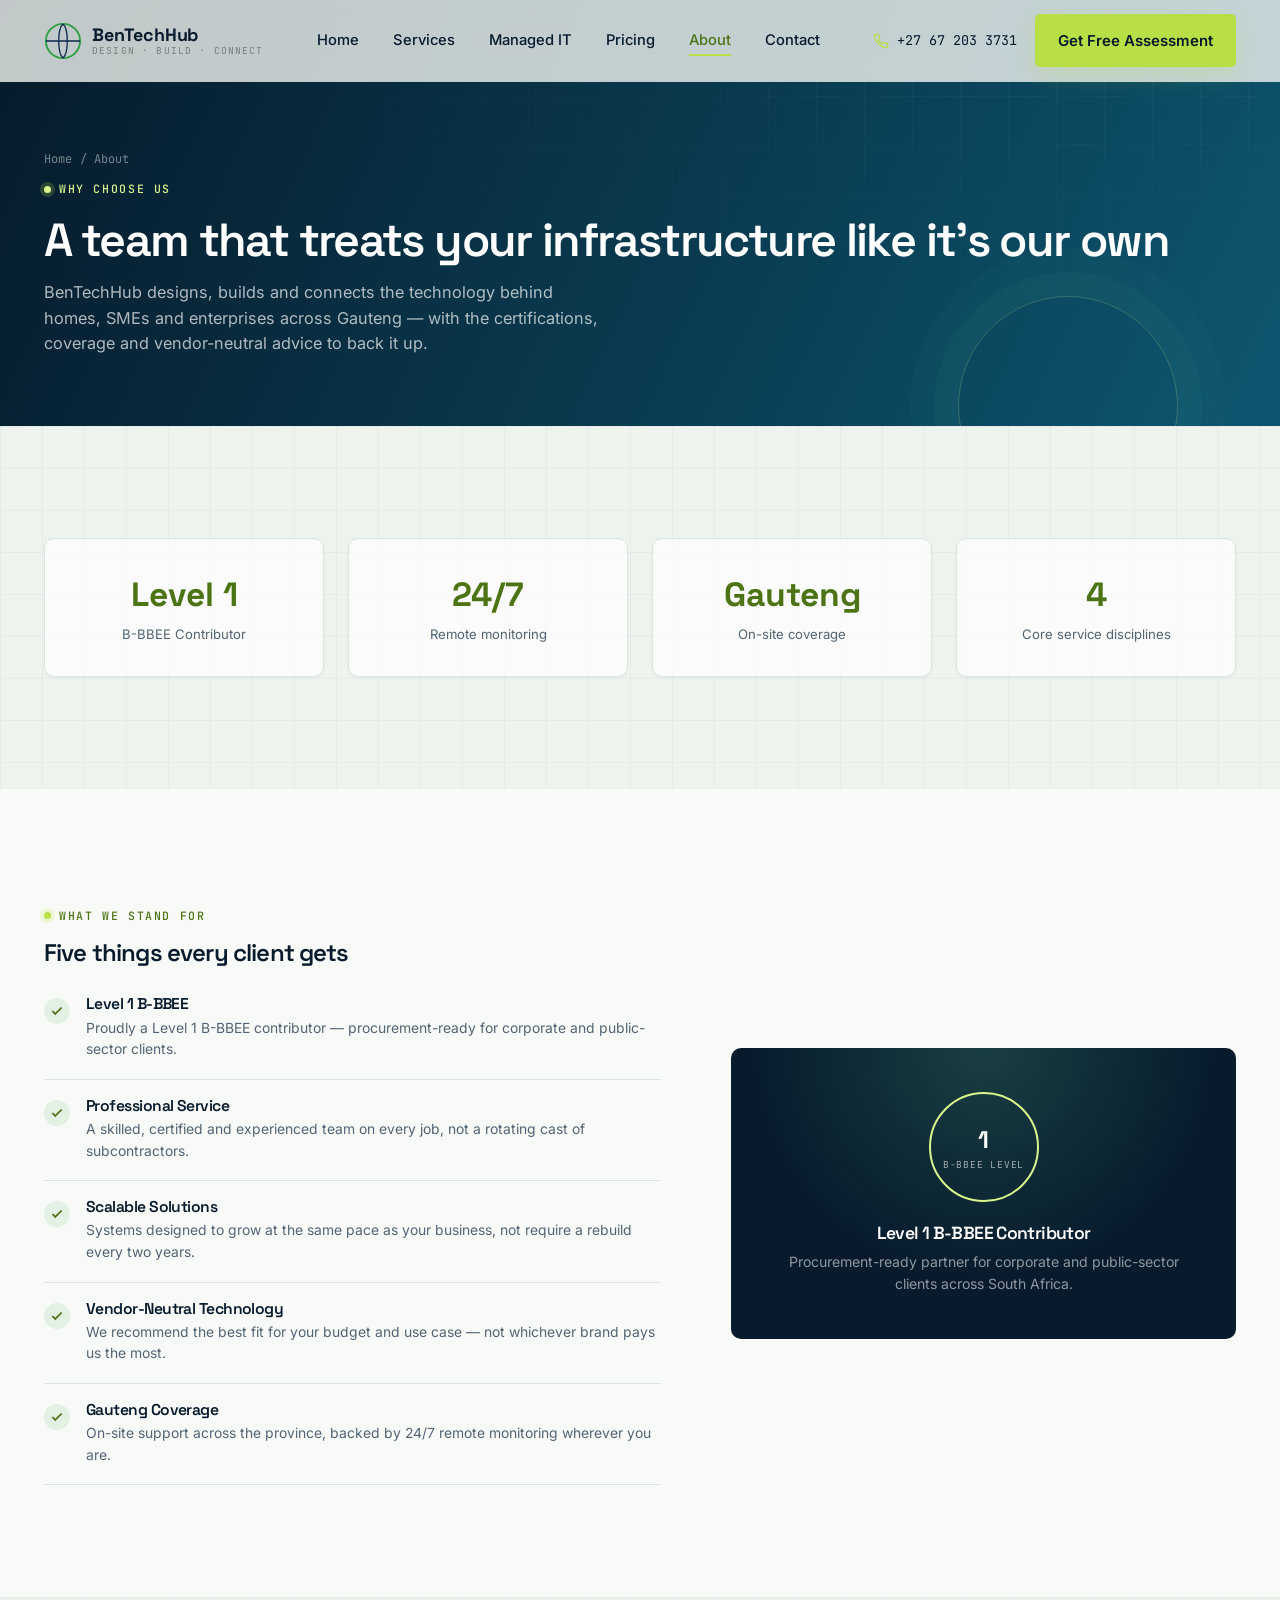
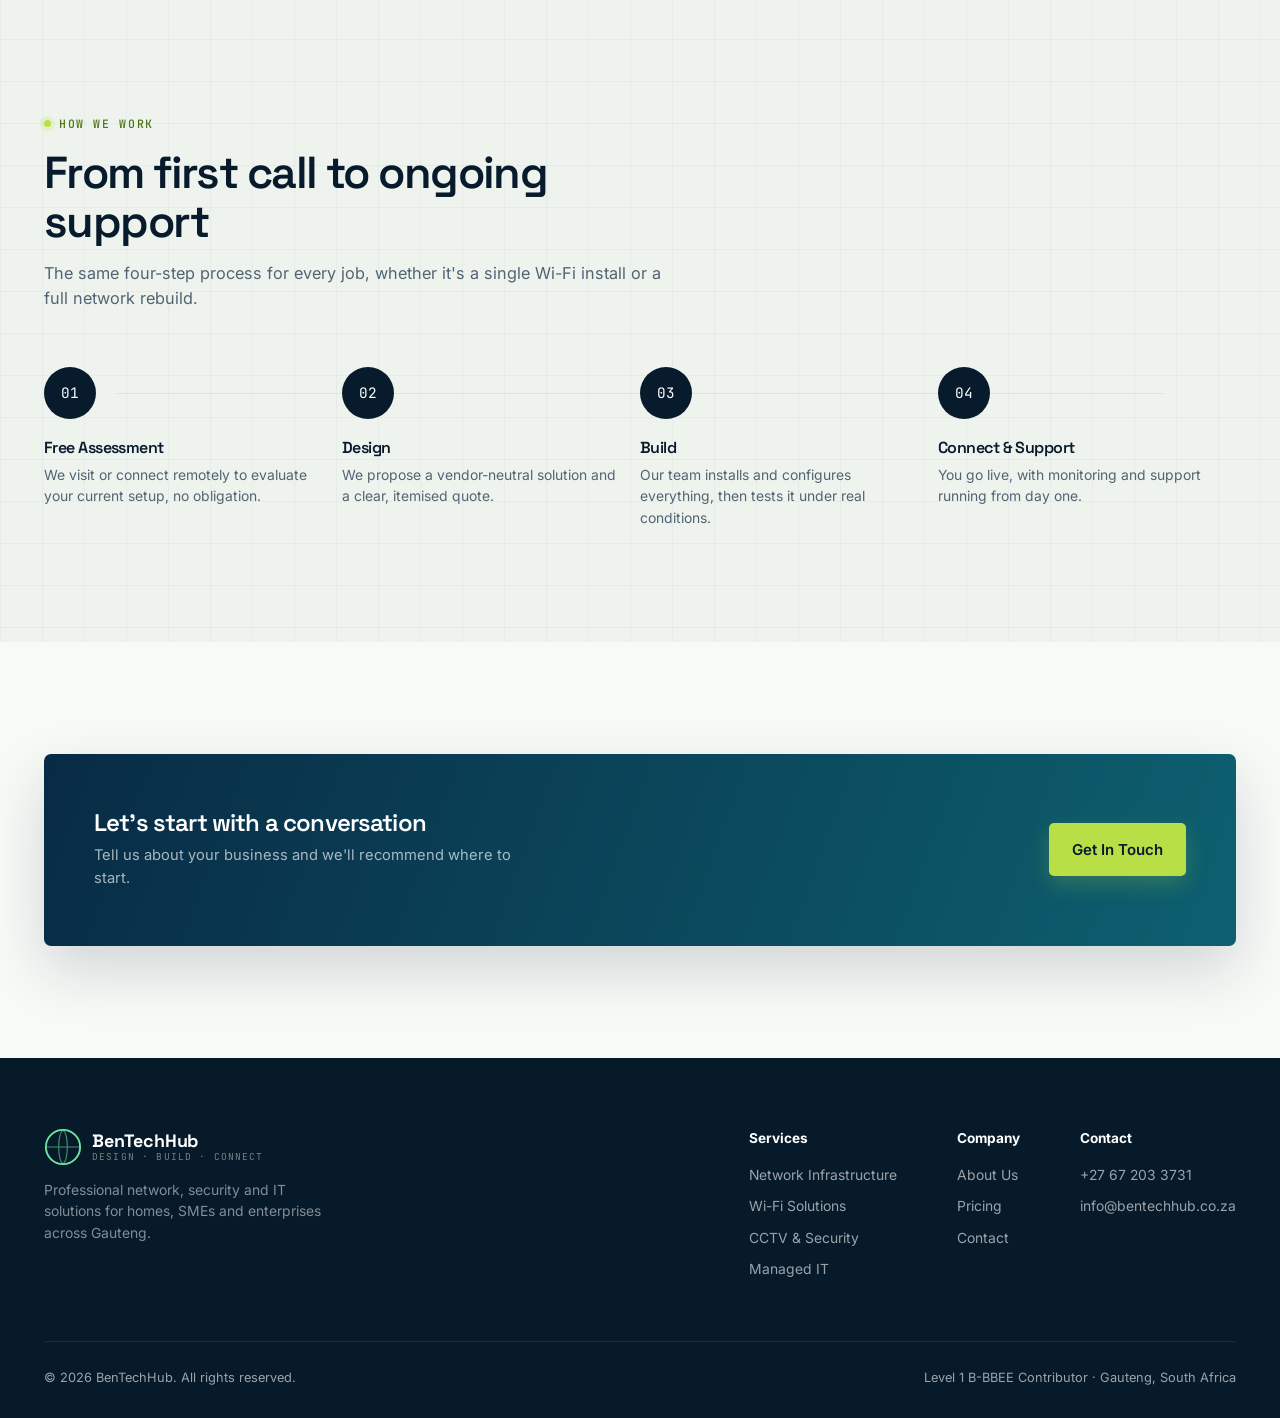
==== about.html @ 3ec2d5c3 "BenTech V1" ====
<!DOCTYPE html>
<html lang="en">
<head>
<meta charset="UTF-8">
<meta name="viewport" content="width=device-width, initial-scale=1.0">
<title>About Us — Why Choose BenTechHub | Gauteng</title>
<meta name="description" content="Level 1 B-BBEE contributor delivering professional network, security and IT solutions across Gauteng. Vendor-neutral, scalable, and built to last.">
<link rel="preconnect" href="https://fonts.googleapis.com">
<link rel="preconnect" href="https://fonts.gstatic.com" crossorigin>
<link href="https://fonts.googleapis.com/css2?family=Space+Grotesk:wght@500;600;700&family=Inter:wght@400;500;600;700&family=JetBrains+Mono:wght@400;500&display=swap" rel="stylesheet">
<link rel="stylesheet" href="styles.css">
</head>
<body>

<header id="siteHeader">
  <div class="nav-wrap container">
    <a href="index.html" class="brand">
      <svg class="brand-mark" viewBox="0 0 40 40" fill="none">
        <circle cx="20" cy="20" r="18" stroke="#2F9E44" stroke-width="2"/>
        <path d="M20 2c6 5 6 31 0 36M20 2c-6 5-6 31 0 36M2 20h36" stroke="#0D2A52" stroke-width="1.4"/>
      </svg>
      <span class="brand-text"><b>BenTechHub</b><span>Design · Build · Connect</span></span>
    </a>
    <nav class="links">
      <a href="index.html">Home</a>
      <a href="services.html">Services</a>
      <a href="managed-it.html">Managed IT</a>
      <a href="pricing.html">Pricing</a>
      <a href="about.html" class="active">About</a>
      <a href="contact.html">Contact</a>
    </nav>
    <div class="nav-cta">
      <div class="nav-phone">
        <svg viewBox="0 0 24 24" fill="none" stroke="currentColor" stroke-width="2"><path d="M22 16.9v3a2 2 0 0 1-2.2 2 19.8 19.8 0 0 1-8.6-3.1 19.5 19.5 0 0 1-6-6 19.8 19.8 0 0 1-3.1-8.7A2 2 0 0 1 4.1 2h3a2 2 0 0 1 2 1.7c.1 1 .3 2 .7 3a2 2 0 0 1-.4 2.1L8 10.3a16 16 0 0 0 6 6l1.5-1.5a2 2 0 0 1 2-.4c1 .3 2 .5 3 .7a2 2 0 0 1 1.5 2z"/></svg>
        +27 67 203 3731
      </div>
      <a href="contact.html" class="btn btn-primary">Get Free Assessment</a>
      <button type="button" class="burger" id="burger" aria-label="Open navigation menu" aria-expanded="false" aria-controls="mobilePanel">
        <svg width="18" height="18" viewBox="0 0 24 24" fill="none" stroke="currentColor" stroke-width="2"><path d="M3 6h18M3 12h18M3 18h18"/></svg>
      </button>
    </div>
  </div>
</header>

<nav class="mobile-panel" id="mobilePanel" aria-label="Mobile navigation">
  <a href="index.html">Home</a>
  <a href="services.html">Services</a>
  <a href="managed-it.html">Managed IT</a>
  <a href="pricing.html">Pricing</a>
  <a href="about.html">About</a>
  <a href="contact.html">Contact</a>
  <a href="contact.html" class="btn btn-primary">Get Free Assessment</a>
</nav>

<section class="page-hero">
  <div class="container">
    <div class="crumb"><a href="index.html">Home</a> / About</div>
    <span class="eyebrow">Why Choose Us</span>
    <h1>A team that treats your infrastructure like it's our own</h1>
    <p>BenTechHub designs, builds and connects the technology behind homes, SMEs and enterprises across Gauteng — with the certifications, coverage and vendor-neutral advice to back it up.</p>
  </div>
</section>

<section class="bg-cloud">
  <div class="container">
    <div class="stat-row reveal">
      <div class="stat"><b>Level 1</b><span>B-BBEE Contributor</span></div>
      <div class="stat"><b>24/7</b><span>Remote monitoring</span></div>
      <div class="stat"><b>Gauteng</b><span>On-site coverage</span></div>
      <div class="stat"><b>4</b><span>Core service disciplines</span></div>
    </div>
  </div>
</section>

<section>
  <div class="container why">
    <div class="reveal">
      <span class="eyebrow">What We Stand For</span>
      <h2 style="margin-top:14px; margin-bottom:30px;">Five things every client gets</h2>
      <ul class="why-list">
        <li><div class="check"><svg viewBox="0 0 24 24" fill="none" stroke="currentColor" stroke-width="3"><path d="M4 12l5 5L20 6"/></svg></div><div><h4>Level 1 B-BBEE</h4><p>Proudly a Level 1 B-BBEE contributor — procurement-ready for corporate and public-sector clients.</p></div></li>
        <li><div class="check"><svg viewBox="0 0 24 24" fill="none" stroke="currentColor" stroke-width="3"><path d="M4 12l5 5L20 6"/></svg></div><div><h4>Professional Service</h4><p>A skilled, certified and experienced team on every job, not a rotating cast of subcontractors.</p></div></li>
        <li><div class="check"><svg viewBox="0 0 24 24" fill="none" stroke="currentColor" stroke-width="3"><path d="M4 12l5 5L20 6"/></svg></div><div><h4>Scalable Solutions</h4><p>Systems designed to grow at the same pace as your business, not require a rebuild every two years.</p></div></li>
        <li><div class="check"><svg viewBox="0 0 24 24" fill="none" stroke="currentColor" stroke-width="3"><path d="M4 12l5 5L20 6"/></svg></div><div><h4>Vendor-Neutral Technology</h4><p>We recommend the best fit for your budget and use case — not whichever brand pays us the most.</p></div></li>
        <li><div class="check"><svg viewBox="0 0 24 24" fill="none" stroke="currentColor" stroke-width="3"><path d="M4 12l5 5L20 6"/></svg></div><div><h4>Gauteng Coverage</h4><p>On-site support across the province, backed by 24/7 remote monitoring wherever you are.</p></div></li>
      </ul>
    </div>
    <div class="badge-card reveal">
      <div class="badge-ring"><b>1</b><span>B-BBEE LEVEL</span></div>
      <h4>Level 1 B-BBEE Contributor</h4>
      <p>Procurement-ready partner for corporate and public-sector clients across South Africa.</p>
    </div>
  </div>
</section>

<section class="bg-cloud">
  <div class="container">
    <div class="section-head reveal">
      <span class="eyebrow">How We Work</span>
      <h2>From first call to ongoing support</h2>
      <p>The same four-step process for every job, whether it's a single Wi-Fi install or a full network rebuild.</p>
    </div>
    <div class="process reveal">
      <div class="step">
        <div class="num">01</div>
        <h4>Free Assessment</h4>
        <p>We visit or connect remotely to evaluate your current setup, no obligation.</p>
      </div>
      <div class="step">
        <div class="num">02</div>
        <h4>Design</h4>
        <p>We propose a vendor-neutral solution and a clear, itemised quote.</p>
      </div>
      <div class="step">
        <div class="num">03</div>
        <h4>Build</h4>
        <p>Our team installs and configures everything, then tests it under real conditions.</p>
      </div>
      <div class="step">
        <div class="num">04</div>
        <h4>Connect & Support</h4>
        <p>You go live, with monitoring and support running from day one.</p>
      </div>
    </div>
  </div>
</section>

<section>
  <div class="container">
    <div class="cta-banner reveal">
      <div>
        <h3>Let's start with a conversation</h3>
        <p>Tell us about your business and we'll recommend where to start.</p>
      </div>
      <a href="contact.html" class="btn btn-primary">Get In Touch</a>
    </div>
  </div>
</section>

<footer>
  <div class="container">
    <div class="footer-top">
      <div class="footer-brand">
        <div class="brand">
          <svg class="brand-mark" viewBox="0 0 40 40" fill="none">
            <circle cx="20" cy="20" r="18" stroke="#6FE3A0" stroke-width="2"/>
            <path d="M20 2c6 5 6 31 0 36M20 2c-6 5-6 31 0 36M2 20h36" stroke="#6FE3A0" stroke-width="1.2" opacity=".6"/>
          </svg>
          <span class="brand-text"><b style="color:#fff;">BenTechHub</b><span>Design · Build · Connect</span></span>
        </div>
        <p>Professional network, security and IT solutions for homes, SMEs and enterprises across Gauteng.</p>
      </div>
      <div class="footer-cols">
        <div class="footer-col">
          <b>Services</b>
          <ul>
            <li><a href="services.html#network">Network Infrastructure</a></li>
            <li><a href="services.html#wifi">Wi-Fi Solutions</a></li>
            <li><a href="services.html#cctv">CCTV & Security</a></li>
            <li><a href="managed-it.html">Managed IT</a></li>
          </ul>
        </div>
        <div class="footer-col">
          <b>Company</b>
          <ul>
            <li><a href="about.html">About Us</a></li>
            <li><a href="pricing.html">Pricing</a></li>
            <li><a href="contact.html">Contact</a></li>
          </ul>
        </div>
        <div class="footer-col">
          <b>Contact</b>
          <ul>
            <li><a href="tel:+27672033731">+27 67 203 3731</a></li>
            <li><a href="mailto:info@bentechhub.co.za">info@bentechhub.co.za</a></li>
          </ul>
        </div>
      </div>
    </div>
    <div class="footer-bottom">
      <span>© <span id="year"></span> BenTechHub. All rights reserved.</span>
      <span>Level 1 B-BBEE Contributor · Gauteng, South Africa</span>
    </div>
  </div>
</footer>

<script src="script.js"></script>
</body>
</html>
---- styles.css ----
:root{
  --ink:#0A1B33;
  --navy-deep:#0D2A52;
  --navy-mid:#123A6E;
  --green:#2F9E44;
  --green-dark:#237A35;
  --mint:#6FE3A0;
  --cloud:#F6F8FB;
  --white:#FFFFFF;
  --slate:#5B6B84;
  --line:#E4E8F0;
  --line-strong:#D5DDE9;
  --surface:#FFFFFF;
  --shadow-sm: 0 1px 2px rgba(10,27,51,.06);
  --shadow-md: 0 8px 24px rgba(10,27,51,.10);
  --shadow-lg: 0 24px 60px rgba(10,27,51,.16);
  --radius: 14px;
  --ease: cubic-bezier(.22,.61,.36,1);
}

*,*::before,*::after{ box-sizing:border-box; margin:0; padding:0; }
html{ scroll-behavior:smooth; }
@media (prefers-reduced-motion: reduce){
  html{ scroll-behavior:auto; }
  *,*::before,*::after{ animation-duration:.001ms !important; animation-iteration-count:1 !important; transition-duration:.001ms !important; scroll-behavior:auto !important; }
}

body{
  font-family:'Inter',sans-serif;
  color:var(--ink);
  background:linear-gradient(180deg, #fff 0%, #fbfcfe 100%);
  line-height:1.55;
  -webkit-font-smoothing:antialiased;
}

/* Global focus styles for keyboard navigation */
a:focus, button:focus, input:focus, select:focus, textarea:focus, [tabindex]:focus{
  outline:2px solid var(--green);
  outline-offset:2px;
}

h1,h2,h3,h4{ font-family:'Space Grotesk',sans-serif; font-weight:600; line-height:1.1; letter-spacing:-.01em; color:var(--ink); }
a{ color:inherit; text-decoration:none; }
ul{ list-style:none; }
img,svg{ display:block; max-width:100%; }
button,input,textarea,select{ font-family:inherit; font-size:inherit; }

.container{ max-width:1180px; margin:0 auto; padding:0 24px; }
.eyebrow{
  font-family:'JetBrains Mono',monospace;
  font-size:.72rem;
  letter-spacing:.14em;
  text-transform:uppercase;
  color:var(--green-dark);
  font-weight:500;
  display:inline-flex;
  align-items:center;
  gap:8px;
}
.eyebrow::before{
  content:'';
  width:7px; height:7px; border-radius:50%;
  background:var(--green);
  box-shadow:0 0 0 4px rgba(47,158,68,.15);
}

.btn{
  display:inline-flex; align-items:center; justify-content:center; gap:8px;
  padding:14px 26px;
  border-radius:8px;
  font-weight:600;
  font-size:.94rem;
  border:1px solid transparent;
  cursor:pointer;
  transition:transform .25s var(--ease), box-shadow .25s var(--ease), background .25s var(--ease), border-color .25s var(--ease);
  white-space:nowrap;
}
.btn-primary{ background:var(--green); color:#fff; box-shadow:0 6px 18px rgba(47,158,68,.28); }
.btn-primary:hover{ background:var(--green-dark); transform:translateY(-2px); box-shadow:0 10px 24px rgba(47,158,68,.34); }
.btn-ghost{ background:transparent; border-color:rgba(255,255,255,.28); color:#fff; }
.btn-ghost:hover{ border-color:rgba(255,255,255,.6); background:rgba(255,255,255,.06); }
.btn-dark{ background:var(--ink); color:#fff; }
.btn-dark:hover{ background:#000; transform:translateY(-2px); }
.btn:active{ transform:translateY(0); }
.btn:disabled{ cursor:wait; opacity:.68; transform:none; box-shadow:none; }
.btn-block{ width:100%; }

/* ---------- reveal on scroll ---------- */
.reveal{ opacity:0; transform:translateY(22px); transition:opacity .7s var(--ease), transform .7s var(--ease); }
.reveal.in{ opacity:1; transform:none; }

/* ---------- header ---------- */
header{
  position:fixed; top:0; left:0; right:0; z-index:100;
  background:rgba(255,255,255,.7);
  backdrop-filter:blur(14px);
  -webkit-backdrop-filter:blur(14px);
  border-bottom:1px solid transparent;
  transition:border-color .3s var(--ease), background .3s var(--ease);
}
header.scrolled{ border-color:var(--line); background:rgba(255,255,255,.94); box-shadow:0 8px 24px rgba(10,27,51,.06); }
.nav-wrap{ display:flex; align-items:center; justify-content:space-between; min-height:72px; padding:14px 24px; }
.brand{ display:flex; align-items:center; gap:10px; }
.brand-mark{ width:34px; height:34px; flex-shrink:0; }
.brand-text{ display:flex; flex-direction:column; line-height:1; }
.brand-text b{ font-family:'Space Grotesk',sans-serif; font-size:1.06rem; font-weight:700; letter-spacing:-.01em; }
.brand-text span{ font-family:'JetBrains Mono',monospace; font-size:.6rem; letter-spacing:.12em; color:var(--slate); text-transform:uppercase; margin-top:2px; }

nav.links{ display:flex; align-items:center; gap:34px; }
nav.links a{ font-size:.92rem; font-weight:500; color:var(--ink); position:relative; padding:4px 0; }
nav.links a::after{
  content:''; position:absolute; left:0; bottom:0; width:0; height:2px; background:var(--green);
  transition:width .3s var(--ease);
}
nav.links a:hover::after, nav.links a.active::after{ width:100%; }
nav.links a.active{ color:var(--green-dark); }

.nav-cta{ display:flex; align-items:center; gap:18px; }
.nav-phone{ display:flex; align-items:center; gap:8px; font-family:'JetBrains Mono',monospace; font-size:.84rem; color:var(--ink); }
.nav-phone svg{ width:16px; height:16px; color:var(--green); }
.burger{ display:none; width:38px; height:38px; align-items:center; justify-content:center; background:none; border:1px solid var(--line); border-radius:8px; cursor:pointer; }

.mobile-panel{
  display:flex; position:fixed; inset:0; z-index:99; background:var(--white);
  padding:96px 24px 40px; flex-direction:column; gap:6px;
  box-shadow:0 20px 60px rgba(10,27,51,.16);
}
.js .mobile-panel{ display:none; }
.js .mobile-panel.open{
  display:flex;
  overflow-y:auto;
}
.mobile-panel a{ padding:16px 4px; border-bottom:1px solid var(--line); font-size:1.05rem; font-weight:500; }
.mobile-panel .btn{ margin-top:20px; }

@media (max-width:920px){
  nav.links{ display:none; }
  .nav-phone{ display:none; }
  .burger{ display:flex; }
}

/* ---------- hero (home only) ---------- */
.hero{
  position:relative;
  padding:170px 0 100px;
  background:radial-gradient(ellipse at 75% 20%, var(--navy-mid) 0%, var(--navy-deep) 46%, var(--ink) 100%);
  color:#fff;
  overflow:hidden;
}
.hero::before{
  content:'';
  position:absolute; inset:0;
  background-image:
    linear-gradient(rgba(255,255,255,.045) 1px, transparent 1px),
    linear-gradient(90deg, rgba(255,255,255,.045) 1px, transparent 1px);
  background-size:56px 56px;
  mask-image:radial-gradient(ellipse at 70% 30%, black 0%, transparent 68%);
  pointer-events:none;
}
.hero-grid{
  display:grid; grid-template-columns:1.05fr .95fr; gap:60px; align-items:center;
  position:relative; z-index:2;
}
.hero-eyebrow{ color:var(--mint); }
.hero-eyebrow::before{ background:var(--mint); box-shadow:0 0 0 4px rgba(111,227,160,.18); }
.hero h1{ font-size:clamp(2.4rem, 4.6vw, 3.6rem); color:#fff; margin:20px 0 20px; }
.hero h1 .accent{ color:var(--mint); }
.hero p.lead{ font-size:1.08rem; color:rgba(255,255,255,.72); max-width:520px; margin-bottom:34px; }
.hero-actions{ display:flex; gap:14px; flex-wrap:wrap; margin-bottom:38px; }
.hero-trust{ display:flex; flex-wrap:wrap; gap:22px; }
.hero-trust li{ display:flex; align-items:center; gap:8px; font-size:.83rem; color:rgba(255,255,255,.65); font-family:'JetBrains Mono',monospace; }
.hero-trust svg{ width:15px; height:15px; color:var(--mint); flex-shrink:0; }

.diagram{ position:relative; width:100%; max-width:460px; margin:0 auto; aspect-ratio:1/1; }
.diagram svg.lines{ position:absolute; inset:0; width:100%; height:100%; overflow:visible; }
.diagram svg.lines path{ fill:none; stroke:rgba(111,227,160,.4); stroke-width:.55; stroke-dasharray:2 2.4; animation:flow 2.4s linear infinite; }
@keyframes flow{ to{ stroke-dashoffset:-13.2; } }
.node{ position:absolute; transform:translate(-50%,-50%); display:flex; flex-direction:column; align-items:center; gap:9px; text-align:center; }
.node .dot{ width:52px; height:52px; border-radius:50%; background:rgba(255,255,255,.06); border:1px solid rgba(111,227,160,.35); display:flex; align-items:center; justify-content:center; backdrop-filter:blur(6px); animation:pulseNode 3.2s var(--ease) infinite; }
.node .dot svg{ width:22px; height:22px; color:var(--mint); }
.node span{ font-family:'JetBrains Mono',monospace; font-size:.66rem; letter-spacing:.06em; color:rgba(255,255,255,.6); text-transform:uppercase; }
@keyframes pulseNode{ 0%,100%{ box-shadow:0 0 0 0 rgba(111,227,160,.28); } 50%{ box-shadow:0 0 0 10px rgba(111,227,160,0); } }
.node.center .dot{ width:78px; height:78px; background:var(--green); border-color:var(--green); box-shadow:0 0 40px rgba(47,158,68,.5); }
.node.center .dot svg{ width:30px; height:30px; color:#fff; }
.node.center span{ color:#fff; font-weight:600; letter-spacing:.04em; }
.node.n1{ top:12%; left:14%; } .node.n2{ top:12%; left:86%; }
.node.n3{ top:88%; left:14%; } .node.n4{ top:88%; left:86%; }
.node.center{ top:50%; left:50%; }

@media (max-width:920px){
  .hero-grid{ grid-template-columns:1fr; }
  .hero p.lead{ max-width:none; }
  .diagram{ max-width:340px; margin-top:20px; }
}

/* ---------- page hero (subpages) ---------- */
.page-hero{
  position:relative;
  padding:150px 0 70px;
  background:linear-gradient(120deg, var(--navy-deep), var(--ink) 80%);
  color:#fff;
  overflow:hidden;
}
.page-hero::before{
  content:'';
  position:absolute; inset:0;
  background-image:linear-gradient(rgba(255,255,255,.04) 1px, transparent 1px), linear-gradient(90deg, rgba(255,255,255,.04) 1px, transparent 1px);
  background-size:48px 48px;
  mask-image:radial-gradient(ellipse at 85% 0%, black 0%, transparent 60%);
}
.page-hero::after{
  content:''; position:absolute; right:8%; bottom:-90px; width:220px; height:220px;
  border:1px solid rgba(111,227,160,.18); border-radius:50%;
  box-shadow:0 0 0 24px rgba(111,227,160,.035), 0 0 0 48px rgba(111,227,160,.02);
  pointer-events:none;
}
.page-hero .eyebrow{ color:var(--mint); }
.page-hero .eyebrow::before{ background:var(--mint); }
.page-hero h1{ color:#fff; font-size:clamp(2.1rem,4vw,2.9rem); margin:16px 0 14px; position:relative; z-index:2; }
.page-hero p{ color:rgba(255,255,255,.68); max-width:560px; font-size:1.02rem; position:relative; z-index:2; }
.crumb{ display:flex; gap:8px; align-items:center; font-family:'JetBrains Mono',monospace; font-size:.75rem; color:rgba(255,255,255,.45); position:relative; z-index:2; margin-bottom:6px; }
.crumb a:hover{ color:#fff; }

/* ---------- trust strip ---------- */
.trust-strip{ background:var(--ink); padding:0; }
.trust-strip .row{ display:grid; grid-template-columns:repeat(4,1fr); }
.trust-item{ display:flex; align-items:center; gap:14px; padding:26px 24px; border-right:1px solid rgba(255,255,255,.08); }
.trust-item:last-child{ border-right:none; }
.trust-item svg{ width:26px; height:26px; color:var(--mint); flex-shrink:0; }
.trust-item b{ display:block; font-size:.86rem; color:#fff; font-weight:600; }
.trust-item small{ font-size:.75rem; color:rgba(255,255,255,.5); }
@media (max-width:800px){
  .trust-strip .row{ grid-template-columns:repeat(2,1fr); }
  .trust-item{ border-bottom:1px solid rgba(255,255,255,.08); }
}

/* ---------- section shared ---------- */
section{ padding:112px 0; }
.section-head{ max-width:640px; margin-bottom:56px; }
.section-head.center{ margin-left:auto; margin-right:auto; text-align:center; }
.section-head h2{ font-size:clamp(1.7rem,3vw,2.4rem); margin-top:14px; }
.section-head p{ color:var(--slate); margin-top:14px; font-size:1.02rem; }
.bg-cloud{ background:var(--cloud); background-image:linear-gradient(rgba(18,58,110,.025) 1px, transparent 1px), linear-gradient(90deg, rgba(18,58,110,.025) 1px, transparent 1px); background-size:42px 42px; }

/* ---------- services grid (home teaser + services page) ---------- */
.services-grid{ display:grid; grid-template-columns:repeat(4,1fr); gap:22px; }
.service-card{
  background:#fff; border:1px solid var(--line); border-radius:var(--radius);
  padding:30px 26px; position:relative; overflow:hidden;
  transition:transform .35s var(--ease), box-shadow .35s var(--ease), border-color .35s var(--ease);
}
.service-card::before{
  content:''; position:absolute; top:0; left:0; right:0; height:3px;
  background:linear-gradient(90deg, var(--green), var(--mint));
  transform:scaleX(0); transform-origin:left; transition:transform .4s var(--ease);
}
.service-card:hover{ transform:translateY(-6px); box-shadow:var(--shadow-lg); border-color:var(--line-strong); }
.service-card:hover::before{ transform:scaleX(1); }
.service-icon{ width:50px; height:50px; border-radius:12px; background:var(--cloud); display:flex; align-items:center; justify-content:center; margin-bottom:20px; }
.service-icon svg{ width:24px; height:24px; color:var(--green-dark); }
.service-card h3{ font-size:1.08rem; margin-bottom:12px; }
.service-card ul li{ font-size:.87rem; color:var(--slate); padding-left:16px; position:relative; margin-bottom:8px; }
.service-card ul li::before{ content:''; position:absolute; left:0; top:8px; width:5px; height:5px; border-radius:50%; background:var(--green); }
.service-card .more{ display:inline-flex; align-items:center; gap:6px; margin-top:16px; font-size:.85rem; font-weight:600; color:var(--green-dark); }
.service-card .more svg{ width:14px; height:14px; transition:transform .25s var(--ease); }
.service-card:hover .more svg{ transform:translateX(3px); }
@media (max-width:1000px){ .services-grid{ grid-template-columns:repeat(2,1fr); } }
@media (max-width:600px){ .services-grid{ grid-template-columns:1fr; } }

/* ---------- service detail blocks (services.html) ---------- */
.service-block{
  display:grid; grid-template-columns:.9fr 1.1fr; gap:60px; align-items:center;
  padding:60px 0; border-bottom:1px solid var(--line);
}
.service-block:last-child{ border-bottom:none; }
.service-block.reverse{ direction:rtl; }
.service-block.reverse > *{ direction:ltr; }
.sb-visual{
  background:var(--ink); border-radius:var(--radius); aspect-ratio:4/3;
  display:flex; align-items:center; justify-content:center; position:relative; overflow:hidden;
}
.sb-visual::before{ content:''; position:absolute; inset:0; background:radial-gradient(circle at 30% 20%, rgba(111,227,160,.16), transparent 60%); }
.sb-visual svg{ width:34%; height:34%; color:var(--mint); position:relative; z-index:2; }
.sb-tag{ font-family:'JetBrains Mono',monospace; font-size:.72rem; letter-spacing:.1em; text-transform:uppercase; color:var(--green-dark); margin-bottom:12px; display:block; }
.service-block h2{ font-size:1.7rem; margin-bottom:16px; }
.service-block p.desc{ color:var(--slate); margin-bottom:26px; font-size:1rem; }
.feature-list{ display:grid; grid-template-columns:1fr 1fr; gap:12px 20px; margin-bottom:26px; }
.feature-list li{ display:flex; gap:10px; align-items:flex-start; font-size:.9rem; }
.feature-list li svg{ width:16px; height:16px; color:var(--green); flex-shrink:0; margin-top:2px; }
@media (max-width:860px){
  .service-block, .service-block.reverse{ grid-template-columns:1fr; direction:ltr; }
  .feature-list{ grid-template-columns:1fr; }
}

/* ---------- managed IT band ---------- */
.managed{ background:var(--navy-deep); color:#fff; position:relative; overflow:hidden; }
.managed::before{
  content:''; position:absolute; width:600px; height:600px; border-radius:50%;
  background:radial-gradient(circle, rgba(111,227,160,.09), transparent 70%);
  top:-200px; right:-160px;
}
.managed-head{ text-align:center; max-width:600px; margin:0 auto 60px; position:relative; z-index:2; }
.managed-head .eyebrow{ color:var(--mint); justify-content:center; }
.managed-head .eyebrow::before{ background:var(--mint); }
.managed-head h2{ color:#fff; margin-top:14px; }
.managed-grid{ display:grid; grid-template-columns:repeat(3,1fr); gap:1px; background:rgba(255,255,255,.09); border-radius:var(--radius); overflow:hidden; position:relative; z-index:2; }
.managed-item{ background:var(--navy-deep); padding:32px 28px; transition:background .3s var(--ease); }
.managed-item:hover{ background:rgba(255,255,255,.04); }
.managed-item svg{ width:26px; height:26px; color:var(--mint); margin-bottom:16px; }
.managed-item h4{ color:#fff; font-size:1rem; margin-bottom:8px; }
.managed-item p{ font-size:.87rem; color:rgba(255,255,255,.55); }
@media (max-width:800px){ .managed-grid{ grid-template-columns:1fr; } }

/* ---------- SLA table (managed-it.html) ---------- */
.sla-table{ width:100%; border-collapse:collapse; background:#fff; border-radius:var(--radius); overflow:hidden; box-shadow:var(--shadow-sm); }
.sla-table th, .sla-table td{ text-align:left; padding:16px 22px; font-size:.9rem; border-bottom:1px solid var(--line); }
.sla-table th{ font-family:'JetBrains Mono',monospace; font-size:.7rem; letter-spacing:.08em; text-transform:uppercase; color:var(--slate); background:var(--cloud); }
.sla-table tr:last-child td{ border-bottom:none; }
.sla-table td.tag{ font-family:'JetBrains Mono',monospace; font-size:.82rem; color:var(--green-dark); font-weight:500; }

/* ---------- why choose us ---------- */
.why{ display:grid; grid-template-columns:1.1fr .9fr; gap:70px; align-items:center; }
.why-list li{ display:flex; gap:16px; padding:18px 0; border-bottom:1px solid var(--line); }
.why-list li:first-child{ padding-top:0; }
.why-list .check{ width:26px; height:26px; border-radius:50%; background:rgba(47,158,68,.1); display:flex; align-items:center; justify-content:center; flex-shrink:0; margin-top:2px; }
.why-list .check svg{ width:14px; height:14px; color:var(--green-dark); }
.why-list h4{ font-size:.98rem; margin-bottom:4px; }
.why-list p{ font-size:.87rem; color:var(--slate); }

.badge-card{ background:var(--ink); border-radius:var(--radius); padding:44px 36px; text-align:center; color:#fff; position:relative; overflow:hidden; }
.badge-card::before{ content:''; position:absolute; inset:0; background:radial-gradient(circle at 50% 0%, rgba(111,227,160,.18), transparent 60%); }
.badge-ring{ width:110px; height:110px; border-radius:50%; margin:0 auto 22px; border:2px solid var(--mint); display:flex; flex-direction:column; align-items:center; justify-content:center; position:relative; z-index:2; }
.badge-ring b{ font-family:'Space Grotesk',sans-serif; font-size:1.5rem; }
.badge-ring span{ font-family:'JetBrains Mono',monospace; font-size:.6rem; letter-spacing:.08em; color:rgba(255,255,255,.6); }
.badge-card h4{ color:#fff; font-size:1.1rem; margin-bottom:8px; position:relative; z-index:2; }
.badge-card p{ color:rgba(255,255,255,.55); font-size:.88rem; position:relative; z-index:2; }
@media (max-width:900px){ .why{ grid-template-columns:1fr; } }

/* ---------- process steps (about.html — genuinely sequential) ---------- */
.process{ display:grid; grid-template-columns:repeat(4,1fr); gap:0; position:relative; }
.process::before{ content:''; position:absolute; top:26px; left:6%; right:6%; height:1px; background:var(--line); z-index:0; }
.step{ position:relative; z-index:1; text-align:left; padding-right:24px; }
.step .num{
  width:52px; height:52px; border-radius:50%; background:var(--ink); color:#fff;
  display:flex; align-items:center; justify-content:center; font-family:'JetBrains Mono',monospace; font-size:.9rem;
  margin-bottom:20px;
}
.step h4{ font-size:1rem; margin-bottom:8px; }
.step p{ font-size:.87rem; color:var(--slate); }
@media (max-width:860px){ .process{ grid-template-columns:1fr; gap:34px; } .process::before{ display:none; } }

/* ---------- stats ---------- */
.stat-row{ display:grid; grid-template-columns:repeat(4,1fr); gap:24px; }
.stat{ text-align:center; padding:30px 20px; border:1px solid var(--line); border-radius:var(--radius); background:rgba(255,255,255,.7); box-shadow:var(--shadow-sm); transition:transform .3s var(--ease), box-shadow .3s var(--ease); }
.stat:hover{ transform:translateY(-4px); box-shadow:var(--shadow-md); }
.stat b{ font-family:'Space Grotesk',sans-serif; font-size:2.1rem; display:block; color:var(--green-dark); }
.stat span{ font-size:.82rem; color:var(--slate); }
@media (max-width:700px){ .stat-row{ grid-template-columns:1fr 1fr; } }

/* ---------- pricing ---------- */
.pricing-grid{ display:grid; grid-template-columns:repeat(3,1fr); gap:24px; align-items:stretch; }
.price-card{ border:1px solid var(--line); border-radius:var(--radius); padding:36px 30px; background:#fff; display:flex; flex-direction:column; transition:transform .35s var(--ease), box-shadow .35s var(--ease); }
.price-card:hover{ transform:translateY(-6px); box-shadow:var(--shadow-md); }
.price-card.featured{ background:var(--ink); color:#fff; border-color:var(--ink); transform:scale(1.03); box-shadow:var(--shadow-lg); }
.price-card.featured:hover{ transform:scale(1.03) translateY(-6px); }
.price-tag{ font-family:'JetBrains Mono',monospace; font-size:.7rem; letter-spacing:.1em; text-transform:uppercase; color:var(--green-dark); margin-bottom:6px; }
.price-card.featured .price-tag{ color:var(--mint); }
.price-card h3{ font-size:1.2rem; margin-bottom:4px; }
.price-card .users{ font-size:.82rem; color:var(--slate); margin-bottom:20px; }
.price-card.featured .users{ color:rgba(255,255,255,.55); }
.price-amount{ display:flex; align-items:baseline; gap:6px; margin-bottom:24px; }
.price-amount b{ font-family:'Space Grotesk',sans-serif; font-size:2.3rem; }
.price-amount span{ font-size:.85rem; color:var(--slate); }
.price-card.featured .price-amount span{ color:rgba(255,255,255,.55); }
.price-card ul{ margin-bottom:28px; flex-grow:1; }
.price-card ul li{ display:flex; gap:10px; align-items:flex-start; font-size:.87rem; padding:7px 0; color:var(--ink); }
.price-card.featured ul li{ color:rgba(255,255,255,.85); }
.price-card ul li svg{ width:15px; height:15px; color:var(--green); flex-shrink:0; margin-top:2px; }
.price-card.featured ul li svg{ color:var(--mint); }
.price-note{ text-align:center; font-size:.83rem; color:var(--slate); max-width:520px; margin:36px auto 0; }
@media (max-width:1000px){ .pricing-grid{ grid-template-columns:1fr; } .price-card.featured{ transform:none; } .price-card.featured:hover{ transform:translateY(-6px); } }

/* ---------- FAQ (pricing.html) ---------- */
.faq{ max-width:760px; margin:0 auto; }
.faq-item{ border-bottom:1px solid var(--line); }
.faq-q{
  display:flex; align-items:center; justify-content:space-between; gap:20px;
  padding:24px 4px; cursor:pointer; background:none; border:none; width:100%; text-align:left;
  font-family:'Space Grotesk',sans-serif; font-size:1rem; font-weight:600; color:var(--ink);
}
.faq-q:hover{ color:var(--green-dark); }
.faq-q svg{ width:18px; height:18px; color:var(--green-dark); flex-shrink:0; transition:transform .3s var(--ease); }
.faq-item.open .faq-q svg{ transform:rotate(45deg); }
.faq-a{ max-height:none; overflow:visible; }
.faq-a p{ padding:0 4px 24px; font-size:.9rem; color:var(--slate); max-width:640px; }
.js .faq-a{ max-height:0; overflow:hidden; transition:max-height .35s var(--ease); }
.js .faq-item.open .faq-a{ max-height:220px; }

/* ---------- CTA banner ---------- */
.cta-banner{
  background:linear-gradient(120deg, var(--navy-deep), var(--navy-mid));
  border-radius:12px; padding:56px 50px; box-shadow:var(--shadow-lg);
  display:flex; align-items:center; justify-content:space-between; gap:30px; flex-wrap:wrap;
  color:#fff;
}
.cta-banner h3{ color:#fff; font-size:1.5rem; margin-bottom:8px; }
.cta-banner p{ color:rgba(255,255,255,.65); max-width:440px; font-size:.92rem; }

/* ---------- contact ---------- */
.contact-grid{ display:grid; grid-template-columns:1.2fr .8fr; gap:60px; }
.field{ margin-bottom:20px; }
.field label{ display:block; font-size:.82rem; font-weight:600; margin-bottom:8px; }
.field input, .field select, .field textarea{
  width:100%; padding:13px 15px; border:1px solid var(--line); border-radius:9px;
  background:var(--cloud); color:var(--ink);
  transition:border-color .25s var(--ease), background .25s var(--ease);
}
.field input:focus, .field select:focus, .field textarea:focus{ outline:2px solid var(--green); outline-offset:2px; border-color:var(--green); background:#fff; }
.field input[aria-invalid="true"], .field select[aria-invalid="true"], .field textarea[aria-invalid="true"]{
  border-color:#d32f2f; background:rgba(211,47,47,.04);
}
.field-error{
  font-size:.8rem; color:#d32f2f; margin-top:6px; display:block; font-weight:500;
  animation:slideDown .25s var(--ease);
}
@keyframes slideDown{ from{ opacity:0; transform:translateY(-6px); } to{ opacity:1; transform:none; } }
.field-row{ display:grid; grid-template-columns:1fr 1fr; gap:16px; }
.field textarea{ resize:vertical; min-height:110px; }
#formStatus{ font-size:.85rem; margin-top:14px; display:none; padding:12px 14px; border-radius:8px; animation:slideDown .25s var(--ease); }
#formStatus.show{ display:block; background:rgba(47,158,68,.08); color:var(--green-dark); border:1px solid rgba(47,158,68,.2); }
#formStatus.show.error{ background:rgba(211,47,47,.08); color:#d32f2f; border-color:rgba(211,47,47,.2); }
#formStatus.ok{ font-weight:500; }

.contact-info{ display:flex; flex-direction:column; gap:20px; }
.info-card{ border:1px solid var(--line); border-radius:12px; padding:22px 24px; display:flex; gap:16px; align-items:flex-start; background:rgba(255,255,255,.72); box-shadow:var(--shadow-sm); transition:transform .3s var(--ease), border-color .3s var(--ease), box-shadow .3s var(--ease); }
.info-card:hover{ transform:translateY(-3px); border-color:var(--line-strong); box-shadow:var(--shadow-md); }
.info-card .ic{ width:40px; height:40px; border-radius:10px; background:var(--cloud); display:flex; align-items:center; justify-content:center; flex-shrink:0; }
.info-card .ic svg{ width:19px; height:19px; color:var(--green-dark); }
.info-card b{ display:block; font-size:.92rem; margin-bottom:2px; }
.info-card span, .info-card a{ font-size:.87rem; color:var(--slate); }
.coverage-card{ border-radius:12px; overflow:hidden; background:var(--ink); padding:26px 24px; color:#fff; position:relative; }
.coverage-card svg{ width:100%; height:auto; opacity:.9; }
.coverage-card b{ display:block; font-size:.92rem; margin-bottom:10px; }
@media (max-width:900px){ .contact-grid{ grid-template-columns:1fr; } .field-row{ grid-template-columns:1fr; } }

/* ---------- footer ---------- */
footer{ background:var(--ink); color:rgba(255,255,255,.6); padding:70px 0 30px; }
.footer-top{ display:flex; justify-content:space-between; flex-wrap:wrap; gap:40px; padding-bottom:50px; border-bottom:1px solid rgba(255,255,255,.08); }
.footer-brand p{ max-width:280px; font-size:.87rem; margin-top:14px; color:rgba(255,255,255,.5); }
.footer-cols{ display:flex; gap:60px; flex-wrap:wrap; }
.footer-col b{ display:block; color:#fff; font-size:.85rem; margin-bottom:16px; }
.footer-col li{ margin-bottom:10px; font-size:.87rem; }
.footer-col a:hover{ color:#fff; }
.footer-bottom{ display:flex; justify-content:space-between; align-items:center; padding-top:26px; font-size:.8rem; flex-wrap:wrap; gap:10px; }

@media (max-width:600px){
  section{ padding:76px 0; }
  .container{ padding-left:18px; padding-right:18px; }
  .hero{ padding:132px 0 72px; }
  .page-hero{ padding:124px 0 58px; }
  .hero-actions .btn, .cta-banner .btn{ width:100%; }
  .cta-banner{ padding:34px 24px; }
  .footer-cols{ gap:30px; }
}

/* ---------- BenTechHub visual refresh ---------- */
:root{
  --ink:#071b2d;
  --navy-deep:#082b45;
  --navy-mid:#0d5670;
  --green:#b8df45;
  --green-dark:#4c7414;
  --mint:#d9f58b;
  --cloud:#f3f5f0;
  --slate:#526473;
  --line:#dce4df;
  --line-strong:#b8c9c2;
  --radius:10px;
}

body{ background:#f8faf7; }
h1,h2,h3,h4{ letter-spacing:-.035em; }
.container{ max-width:1240px; }
header{ background:rgba(248,250,247,.78); }
header.scrolled{ background:rgba(248,250,247,.96); }
.brand-mark{ width:38px; height:38px; }
.brand-text b{ font-size:1.12rem; }
.brand-text span{ color:#74817d; }
.btn{ border-radius:5px; padding:14px 22px; }
.btn-primary{ background:var(--green); color:var(--ink); box-shadow:0 8px 22px rgba(184,223,69,.22); }
.btn-primary:hover{ background:#c7eb5f; box-shadow:0 12px 28px rgba(184,223,69,.3); }
.btn-ghost{ border-color:rgba(255,255,255,.36); }
.btn-dark{ background:#071b2d; }
.eyebrow{ color:var(--green-dark); }
.eyebrow::before{ background:var(--green); box-shadow:0 0 0 4px rgba(184,223,69,.2); }

.hero{ padding:154px 0 94px; background:linear-gradient(115deg,#061a2a 0%,#0a334c 55%,#0b6070 100%); }
.hero::before{ opacity:.6; background-size:44px 44px; }
.hero-grid{ grid-template-columns:1.02fr .98fr; gap:72px; }
.hero h1{ max-width:620px; font-size:clamp(2.9rem,5.3vw,5.2rem); line-height:.98; }
.hero p.lead{ max-width:570px; color:rgba(255,255,255,.74); font-size:1.03rem; }
.hero-actions{ margin-bottom:32px; }
.hero-trust{ gap:16px 24px; }
.hero-trust li{ font-family:'Inter',sans-serif; font-size:.78rem; }
.hero-visual{ position:relative; min-height:470px; overflow:hidden; border-radius:10px; border:1px solid rgba(217,245,139,.3); box-shadow:0 28px 70px rgba(0,0,0,.3); transform:rotate(1.5deg); }
.hero-visual::after{ content:''; position:absolute; inset:0; background:linear-gradient(180deg,transparent 35%,rgba(4,18,29,.85) 100%); }
.hero-visual img{ width:100%; height:100%; min-height:470px; object-fit:cover; filter:saturate(.9) contrast(1.05); }
.hero-visual-caption{ position:absolute; z-index:2; left:24px; right:24px; bottom:22px; display:flex; align-items:center; gap:9px; color:#fff; font-size:.75rem; }
.hero-visual-caption b{ margin-left:auto; color:var(--mint); font-family:'JetBrains Mono',monospace; font-size:1.1rem; }
.live-dot{ width:8px; height:8px; border-radius:50%; background:var(--green); box-shadow:0 0 0 5px rgba(184,223,69,.14); }
.hero-visual-stamp{ position:absolute; z-index:3; top:20px; right:20px; display:flex; align-items:center; gap:10px; padding:10px 12px; background:rgba(7,27,45,.7); color:#fff; font:500 .62rem/1.35 'JetBrains Mono',monospace; letter-spacing:.05em; text-transform:uppercase; }
.hero-visual-stamp strong{ color:var(--green); font-size:1.45rem; }
.academy-preview{ background:#f8faf7; padding:94px 0; }
.academy-grid{ display:grid; grid-template-columns:1.05fr .95fr; align-items:center; gap:74px; }
.academy-image{ height:350px; overflow:hidden; border-radius:10px; }
.academy-image img{ width:100%; height:100%; object-fit:cover; filter:saturate(.8); }
.academy-grid h2{ font-size:clamp(2rem,3.3vw,3.2rem); margin:16px 0; max-width:480px; }
.academy-grid p{ max-width:500px; color:var(--slate); font-size:1rem; }
.academy-pills{ display:flex; flex-wrap:wrap; gap:8px; margin:24px 0 26px; }
.academy-pills span{ border:1px solid var(--line-strong); border-radius:99px; padding:7px 12px; color:var(--navy-deep); font-size:.75rem; }
.text-link{ display:inline-flex; gap:9px; align-items:center; color:var(--green-dark); font-weight:700; font-size:.88rem; }
.text-link span{ font-size:1.15rem; }
.trust-strip{ background:#071b2d; }
.trust-item{ padding:22px 20px; }
.trust-item svg{ color:var(--green); }
.bg-cloud{ background-color:#eef3ee; background-image:linear-gradient(rgba(8,43,69,.035) 1px,transparent 1px),linear-gradient(90deg,rgba(8,43,69,.035) 1px,transparent 1px); }
.section-head h2{ font-size:clamp(2rem,3.5vw,3rem); }
.service-card{ border-radius:7px; padding:28px 24px; box-shadow:0 10px 25px rgba(7,27,45,.04); }
.service-card::before{ background:var(--green); }
.service-icon{ border-radius:7px; background:#e8f0d9; }
.service-icon svg{ color:var(--green-dark); }
.managed{ background:#082b45; }
.managed-grid{ border-radius:7px; }
.cta-banner{ border-radius:7px; background:linear-gradient(110deg,#082b45,#0d6070); }
.page-hero{ background:linear-gradient(115deg,#061a2a,#0d5670); }
.page-hero::after{ border-color:rgba(217,245,139,.22); }
.service-block{ padding:74px 0; }
.sb-visual{ border-radius:8px; background-size:cover; background-position:center; }
.service-block:nth-child(1) .sb-visual{ background-image:linear-gradient(rgba(7,27,45,.32),rgba(7,27,45,.72)),url('images (3).jpeg'); }
.service-block:nth-child(2) .sb-visual{ background-image:linear-gradient(rgba(7,27,45,.32),rgba(7,27,45,.72)),url('images (1).jpeg'); }
.service-block:nth-child(3) .sb-visual{ background-image:linear-gradient(rgba(7,27,45,.28),rgba(7,27,45,.72)),url('images (2).jpeg'); }
.service-block:nth-child(4) .sb-visual{ background-image:linear-gradient(rgba(7,27,45,.28),rgba(7,27,45,.72)),url('images.jpeg'); }
.price-card{ border-radius:7px; }
.price-card.featured{ background:#082b45; }
footer{ background:#061a2a; }

@media (max-width:920px){
  .hero-grid,.academy-grid{ grid-template-columns:1fr; gap:42px; }
  .hero-visual{ min-height:380px; transform:none; }
  .hero-visual img{ min-height:380px; }
  .academy-image{ height:300px; }
}
@media (max-width:600px){
  .hero{ padding-top:128px; }
  .hero h1{ font-size:clamp(2.65rem,13vw,4rem); }
  .hero-visual{ min-height:300px; }
  .hero-visual img{ min-height:300px; }
  .academy-preview{ padding:70px 0; }
}

/* ---------- BenTechHub home 2026 ---------- */
.hub-home{font-family:Manrope,Inter,sans-serif;background:#f5f6f1;color:#0c2530}.hub-home h1,.hub-home h2,.hub-home h3{font-family:Manrope,Inter,sans-serif}.hub-home .brand-text b{font-family:Manrope,sans-serif}.hub-home .brand-text span,.hub-kicker{font-family:'DM Mono',monospace}.hub-logo{width:38px;height:38px;object-fit:contain}.hub-home header{background:rgba(245,246,241,.8)}.hub-home header.scrolled{background:rgba(245,246,241,.97)}.hub-home .links{gap:28px}.hub-home .links a{font-size:.82rem}.hub-home .btn{border-radius:999px;font-size:.8rem;padding:13px 19px}.hub-home .btn-primary{background:#c8f06b;color:#0a2530;box-shadow:none}.hub-home .btn-primary:hover{background:#d8fa8c}.hub-kicker{font-size:.68rem;letter-spacing:.12em;text-transform:uppercase;color:#c8f06b;display:flex;align-items:center;gap:9px;margin-bottom:20px}.hub-kicker i{width:7px;height:7px;border-radius:50%;background:currentColor;display:inline-block}.hub-kicker.dark{color:#507166}.hub-hero{padding:152px 0 0;background:#082d3a;color:white;overflow:hidden;position:relative}.hub-hero:before{content:'';position:absolute;width:60vw;height:60vw;border:1px solid rgba(200,240,107,.2);border-radius:50%;right:-22vw;top:-22vw}.hub-hero-grid{display:grid;grid-template-columns:1.06fr .94fr;gap:50px;align-items:center;position:relative}.hub-hero h1{font-size:clamp(3rem,5.5vw,5.6rem);letter-spacing:-.07em;line-height:.94;color:#fff;margin-bottom:25px}.hub-hero h1 em{font-style:normal;color:#c8f06b}.hub-intro{color:rgba(255,255,255,.7);max-width:560px;font-size:1rem;line-height:1.75}.hub-hero .hero-actions{align-items:center;margin-top:32px}.hub-text-button{font-size:.8rem;font-weight:800;display:inline-flex;gap:10px;align-items:center;text-transform:uppercase;letter-spacing:.03em}.hub-text-button span{font-size:1.15rem;transition:transform .25s var(--ease)}.hub-text-button:hover span{transform:translateX(4px)}.hub-hero-art{height:480px;position:relative;overflow:hidden;clip-path:polygon(9% 0,100% 0,100% 92%,0 100%,0 8%)}.hub-hero-art:after{content:'';position:absolute;inset:0;background:linear-gradient(135deg,rgba(8,45,58,.05),rgba(8,45,58,.7))}.hub-hero-art img{height:100%;width:100%;object-fit:cover;filter:saturate(.7) contrast(1.15)}.hub-signal,.hub-stat{position:absolute;z-index:1;background:rgba(7,28,38,.75);backdrop-filter:blur(10px);border:1px solid rgba(200,240,107,.34)}.hub-signal{left:22px;bottom:22px;padding:12px 15px 12px 30px;font:400 .65rem/1.6 'DM Mono',monospace;color:#d9ebe5}.hub-signal span{position:absolute;width:7px;height:7px;border-radius:50%;background:#c8f06b;left:14px;top:16px}.hub-signal b{font-weight:500;color:#fff}.hub-stat{right:0;top:32px;padding:13px 16px;display:flex;gap:10px;align-items:center}.hub-stat b{font-size:1.55rem;color:#c8f06b;letter-spacing:-.06em}.hub-stat span{font:400 .58rem/1.3 'DM Mono',monospace;text-transform:uppercase;color:#d9ebe5}.hub-hero-foot{display:grid;grid-template-columns:repeat(4,1fr);border-top:1px solid rgba(255,255,255,.14);margin-top:78px}.hub-hero-foot span{padding:18px 0;color:rgba(255,255,255,.58);font:400 .62rem 'DM Mono',monospace;text-transform:uppercase;letter-spacing:.08em}.hub-intro-section{padding:120px 0;background:#f5f6f1}.hub-split-intro{display:grid;grid-template-columns:1.1fr .9fr;gap:100px;align-items:end}.hub-home h2{font-size:clamp(2.3rem,4vw,4.2rem);letter-spacing:-.065em;line-height:.96}.hub-split-intro p:last-child,.hub-talent p,.hub-cta p{font-size:1rem;line-height:1.8;color:#41605c}.hub-solutions{padding:0 0 120px}.hub-section-heading{display:flex;align-items:center;justify-content:space-between;margin-bottom:23px}.hub-section-heading .hub-kicker{margin:0}.hub-solutions-grid{display:grid;grid-template-columns:repeat(3,1fr);gap:14px}.hub-solution-card{min-height:380px;padding:25px;display:flex;flex-direction:column;justify-content:space-between;position:relative;overflow:hidden;color:#fff;background-size:cover;background-position:center;isolation:isolate;transition:transform .3s var(--ease)}.hub-solution-card:hover{transform:translateY(-7px)}.hub-solution-card:before{content:'';position:absolute;inset:0;background:linear-gradient(180deg,rgba(4,22,29,.22),rgba(4,22,29,.91));z-index:-1}.card-network{background-image:url('images (1).jpeg')}.card-security{background-image:url('images (3).jpeg')}.card-managed{background-image:url('images (2).jpeg')}.hub-solution-card span{font:400 .67rem 'DM Mono',monospace;color:#c8f06b}.hub-solution-card h3{color:#fff;font-size:2rem;line-height:.97;margin-top:16px}.hub-solution-card p{font-size:.82rem;line-height:1.65;color:rgba(255,255,255,.73);max-width:240px}.hub-solution-card b{font-size:.72rem;text-transform:uppercase;letter-spacing:.05em}.hub-solution-card i{font-style:normal;color:#c8f06b;margin-left:5px}.hub-academy{background:#103b45;color:#fff;padding:110px 0}.hub-academy-grid{display:grid;grid-template-columns:1fr 1fr;gap:100px;align-items:center}.hub-academy-image{height:400px;position:relative}.hub-academy-image img{width:100%;height:100%;object-fit:cover;filter:saturate(.65)}.hub-academy-image:after{content:'';position:absolute;inset:0;background:linear-gradient(0deg,rgba(6,26,34,.65),transparent 60%)}.hub-image-label{position:absolute;z-index:1;left:18px;bottom:16px;color:#c8f06b;font:500 .67rem/1.5 'DM Mono',monospace;letter-spacing:.1em}.hub-academy h2{color:#fff;margin-bottom:21px}.hub-academy .hub-intro{margin-bottom:23px}.hub-course-tags{display:flex;flex-wrap:wrap;gap:8px;margin-bottom:28px}.hub-course-tags span{font:400 .65rem 'DM Mono',monospace;border:1px solid rgba(200,240,107,.35);padding:7px 9px;color:#e4f3de}.hub-talent{padding:120px 0;background:#dbe6d9}.hub-talent-grid{display:grid;grid-template-columns:.9fr 1.1fr;gap:100px;align-items:center}.hub-talent .hub-text-button{margin-top:25px}.hub-people{height:330px;position:relative;background:#0b313d;overflow:hidden}.person{width:86px;height:86px;border-radius:50%;position:absolute;display:grid;place-items:center;color:#fff;font-size:.8rem;font-weight:800;border:3px solid #dbe6d9;background:#37616a}.p1{top:42px;left:12%;background:#c8f06b;color:#0b313d}.p2{top:66px;right:17%;background:#b78975}.p3{bottom:45px;left:33%;background:#9098b0}.p4{bottom:24px;right:5%;background:#456e68}.people-card{position:absolute;left:25px;bottom:24px;background:#f4f6ef;padding:15px 17px;display:flex;flex-direction:column;gap:5px}.people-card b{font-size:1rem;line-height:1.05}.people-card span{font:400 .55rem 'DM Mono',monospace;color:#54726c}.hub-cta{background:#082d3a;padding:105px 0;color:#fff}.hub-cta .container{display:grid;grid-template-columns:1fr .7fr;gap:100px;align-items:end}.hub-cta h2{color:#fff}.hub-cta p{color:rgba(255,255,255,.67);margin-bottom:25px}.hub-home footer{background:#061f29}.hub-home footer .brand-text b{color:#fff!important}
@media (max-width:900px){.hub-hero-grid,.hub-academy-grid,.hub-talent-grid,.hub-split-intro,.hub-cta .container{grid-template-columns:1fr;gap:45px}.hub-hero-art{height:360px}.hub-hero-foot{margin-top:45px}.hub-hero-foot{grid-template-columns:repeat(2,1fr)}.hub-hero-foot span{padding:14px 0}.hub-academy-image{height:320px}.hub-solutions-grid{grid-template-columns:1fr}.hub-solution-card{min-height:300px}.hub-cta .container{align-items:start}}
@media (max-width:600px){.hub-hero{padding-top:126px}.hub-hero h1{font-size:clamp(2.8rem,14vw,4rem)}.hub-hero-art{height:300px}.hub-intro-section,.hub-talent{padding:80px 0}.hub-academy{padding:80px 0}.hub-solutions{padding-bottom:80px}.hub-section-heading{align-items:flex-start;gap:15px;flex-direction:column}.hub-people{height:280px}.hub-cta{padding:75px 0}.hub-home .nav-cta .btn{display:none}}
.academy-hero{padding-bottom:100px}.academy-programs,.talent-directory{padding:115px 0;background:#f5f6f1}.academy-programs h2{margin-bottom:45px}.program-grid{display:grid;grid-template-columns:repeat(4,1fr);gap:14px}.program-grid article{min-height:280px;padding:25px;background:#e2ebdf;display:flex;flex-direction:column;align-items:flex-start}.program-grid article:nth-child(even){background:#c9dfd1}.program-grid span,.talent-grid span{font:400 .58rem 'DM Mono',monospace;letter-spacing:.06em;color:#45645d}.program-grid h3{font-size:1.45rem;line-height:1.05;margin:45px 0 12px}.program-grid p{font-size:.8rem;line-height:1.65;color:#47645e}.program-grid b{font:700 .8rem 'DM Mono',monospace;margin-top:auto;color:#173e45}.talent-hero{padding-bottom:95px}.talent-directory .hub-section-heading{align-items:end;margin-bottom:42px}.talent-directory .hub-section-heading>p{font:400 .65rem 'DM Mono',monospace;color:#527068}.talent-grid{display:grid;grid-template-columns:repeat(3,1fr);gap:14px}.talent-grid article{padding:25px;background:#fff;min-height:230px;border:1px solid #d8e1d8;transition:transform .25s var(--ease),box-shadow .25s var(--ease)}.talent-grid article:hover{transform:translateY(-5px);box-shadow:0 15px 25px rgba(8,45,58,.09)}.talent-grid i{font-style:normal;display:grid;place-items:center;width:50px;height:50px;border-radius:50%;background:#bde469;color:#11383b;font-size:.73rem;font-weight:800;margin-bottom:27px}.talent-grid article:nth-child(2n) i{background:#bad0e2}.talent-grid article:nth-child(3n) i{background:#d5b398}.talent-grid h3{font-size:1.1rem;margin-bottom:4px}.talent-grid p{font-size:.76rem;color:#61766e;margin-bottom:19px}.talent-grid span{display:inline-block;background:#e7eee6;margin-right:4px;padding:5px 6px;font-size:.51rem}@media(max-width:900px){.program-grid{grid-template-columns:repeat(2,1fr)}.talent-grid{grid-template-columns:repeat(2,1fr)}}@media(max-width:600px){.program-grid,.talent-grid{grid-template-columns:1fr}.academy-programs,.talent-directory{padding:80px 0}.talent-directory .hub-section-heading{align-items:flex-start}.academy-page .hub-hero,.talent-page .hub-hero{padding-top:128px}}
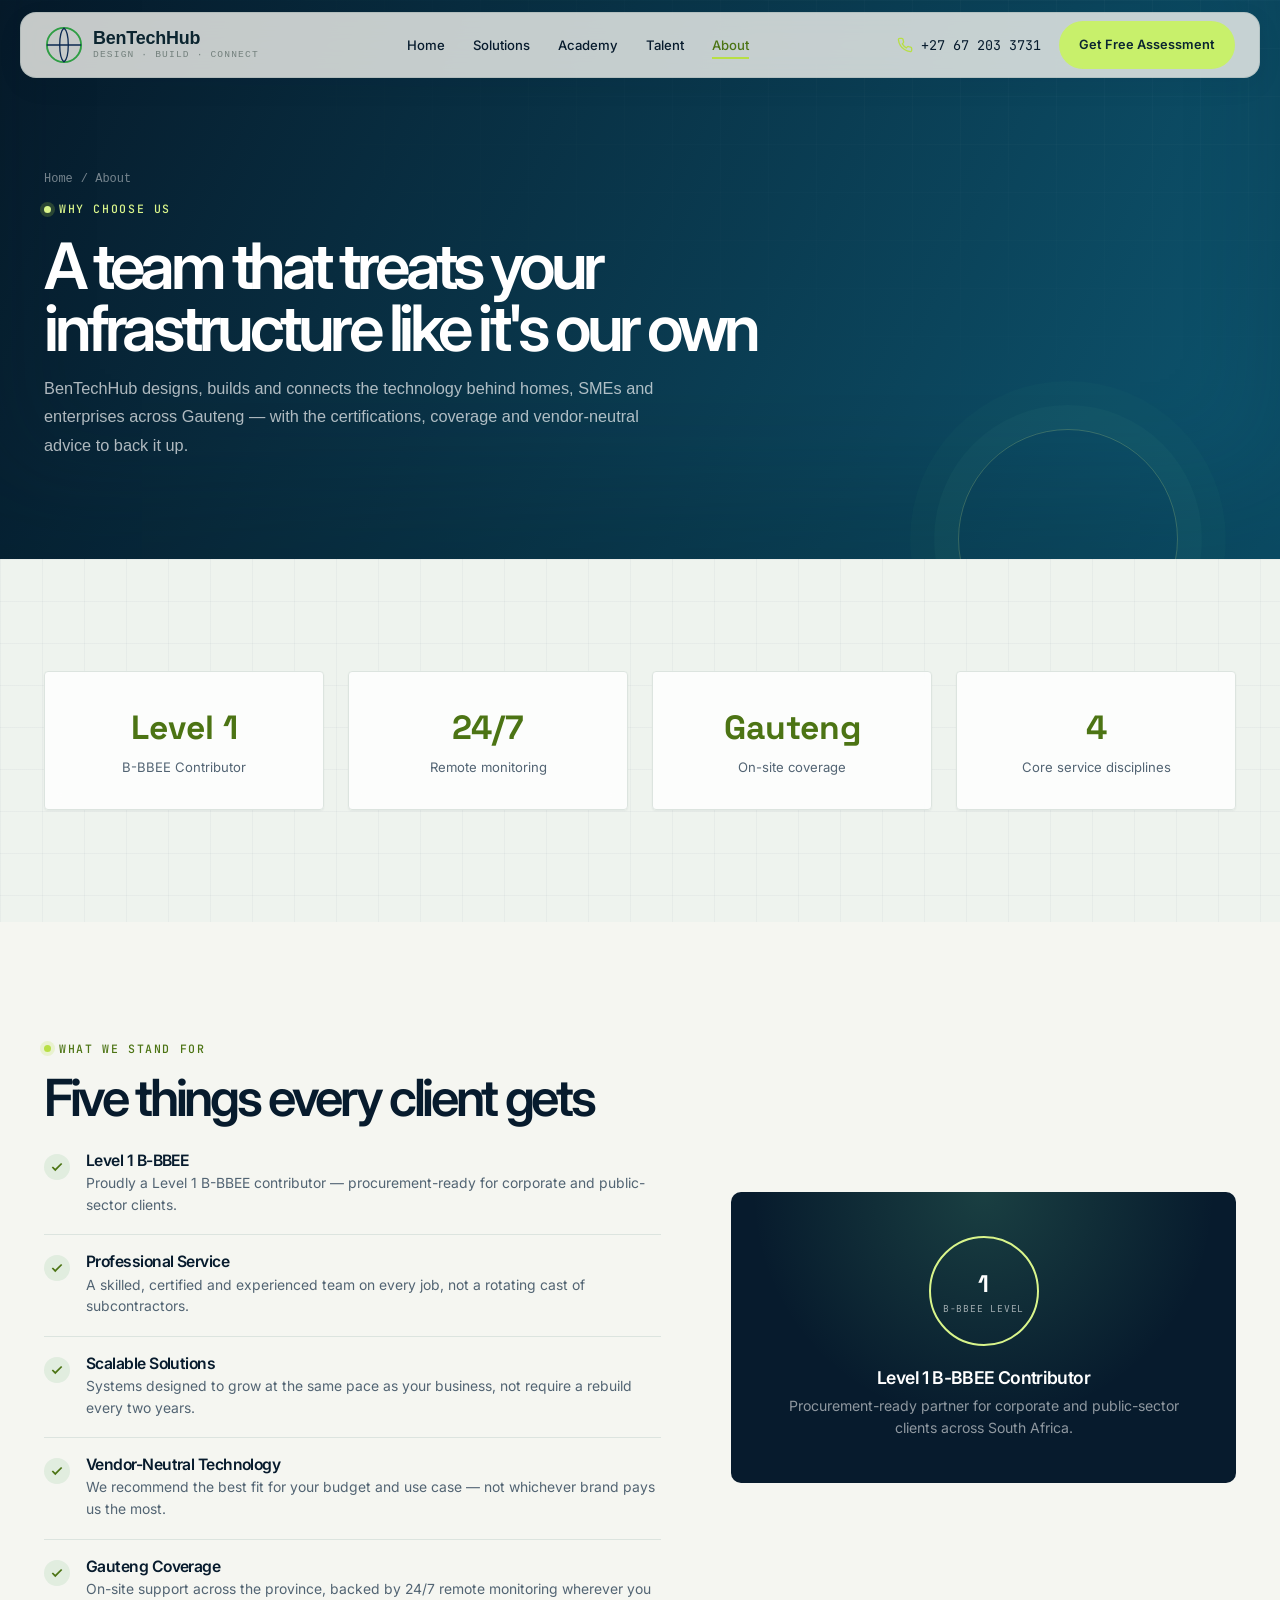
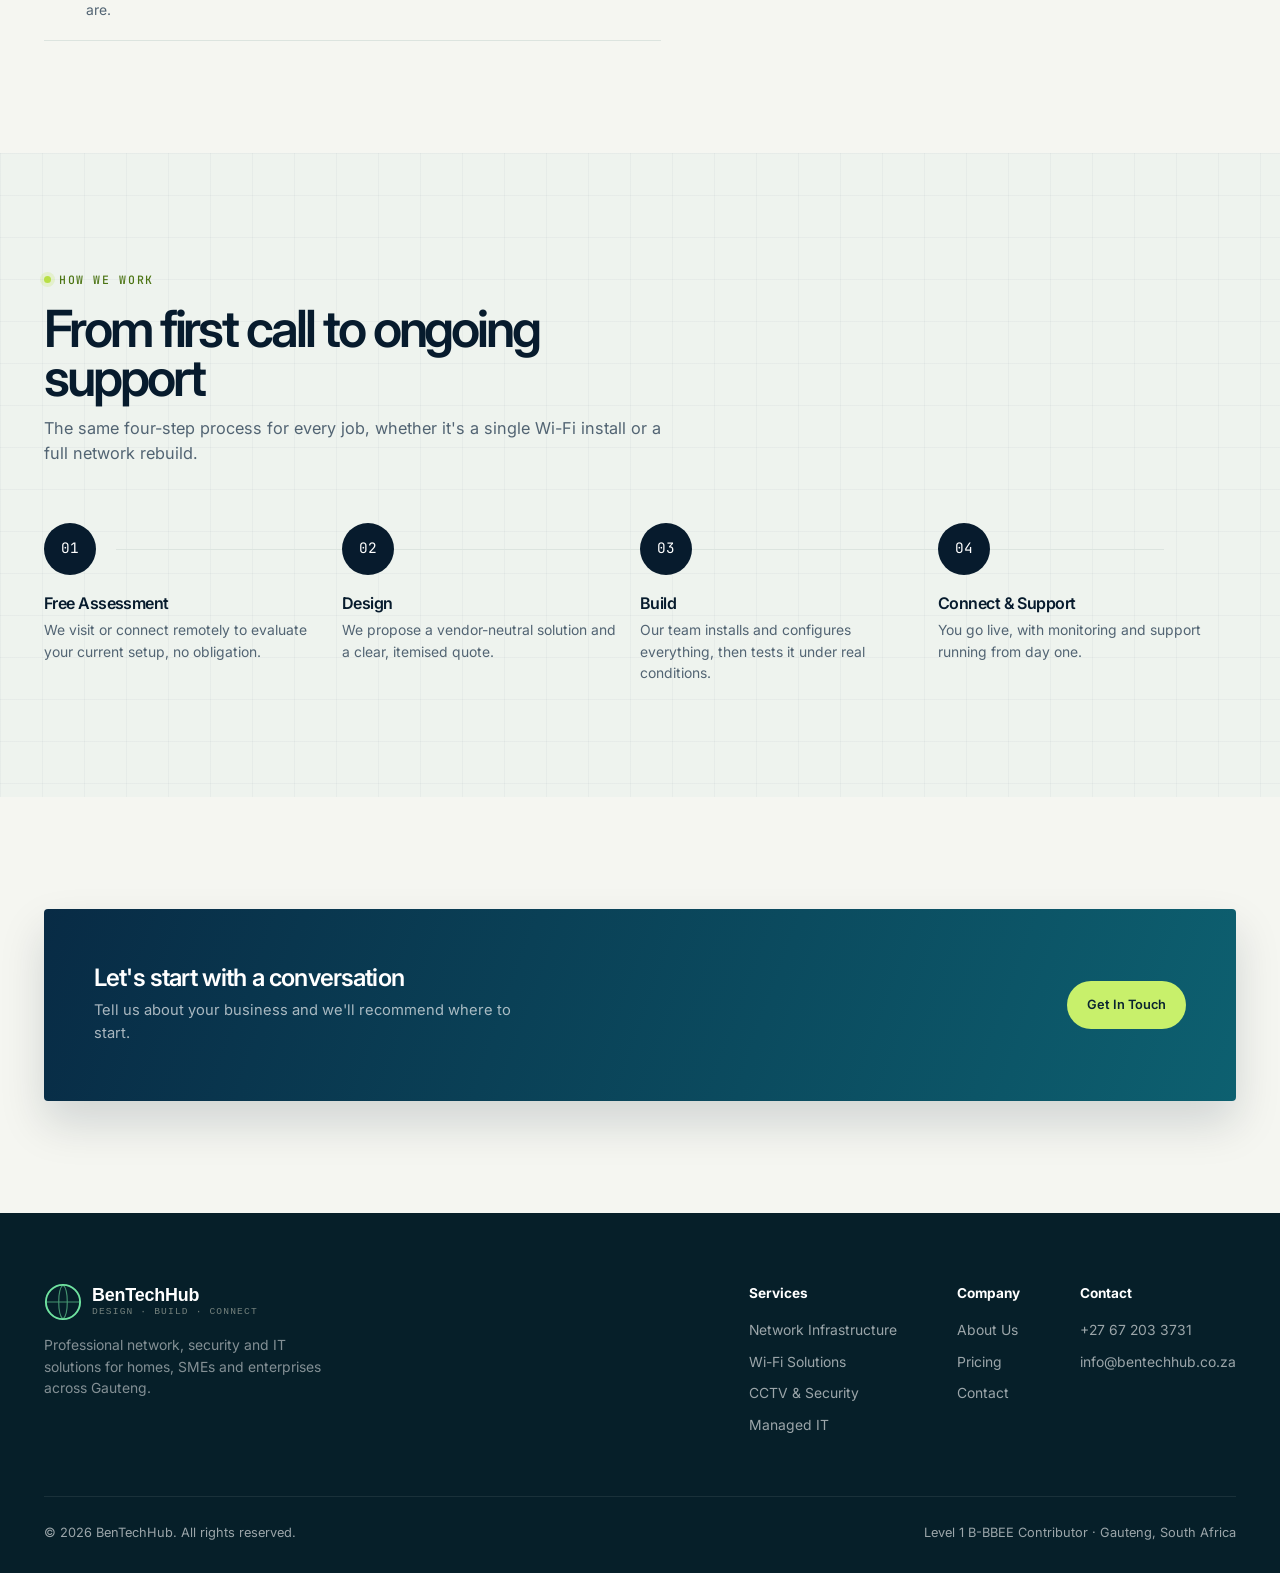
==== commit c7cadf2a: "V2" ====
--- a/about.html
+++ b/about.html
@@ -10,7 +10,7 @@
 <link href="https://fonts.googleapis.com/css2?family=Space+Grotesk:wght@500;600;700&family=Inter:wght@400;500;600;700&family=JetBrains+Mono:wght@400;500&display=swap" rel="stylesheet">
 <link rel="stylesheet" href="styles.css">
 </head>
-<body>
+<body class="hub-home interior-page">
 
 <header id="siteHeader">
   <div class="nav-wrap container">
@@ -186,4 +186,4 @@
 
 <script src="script.js"></script>
 </body>
-</html>+</html>
--- a/styles.css
+++ b/styles.css
@@ -1,3 +1,4 @@
+@import url('enhancements.css');
 :root{
   --ink:#0A1B33;
   --navy-deep:#0D2A52;
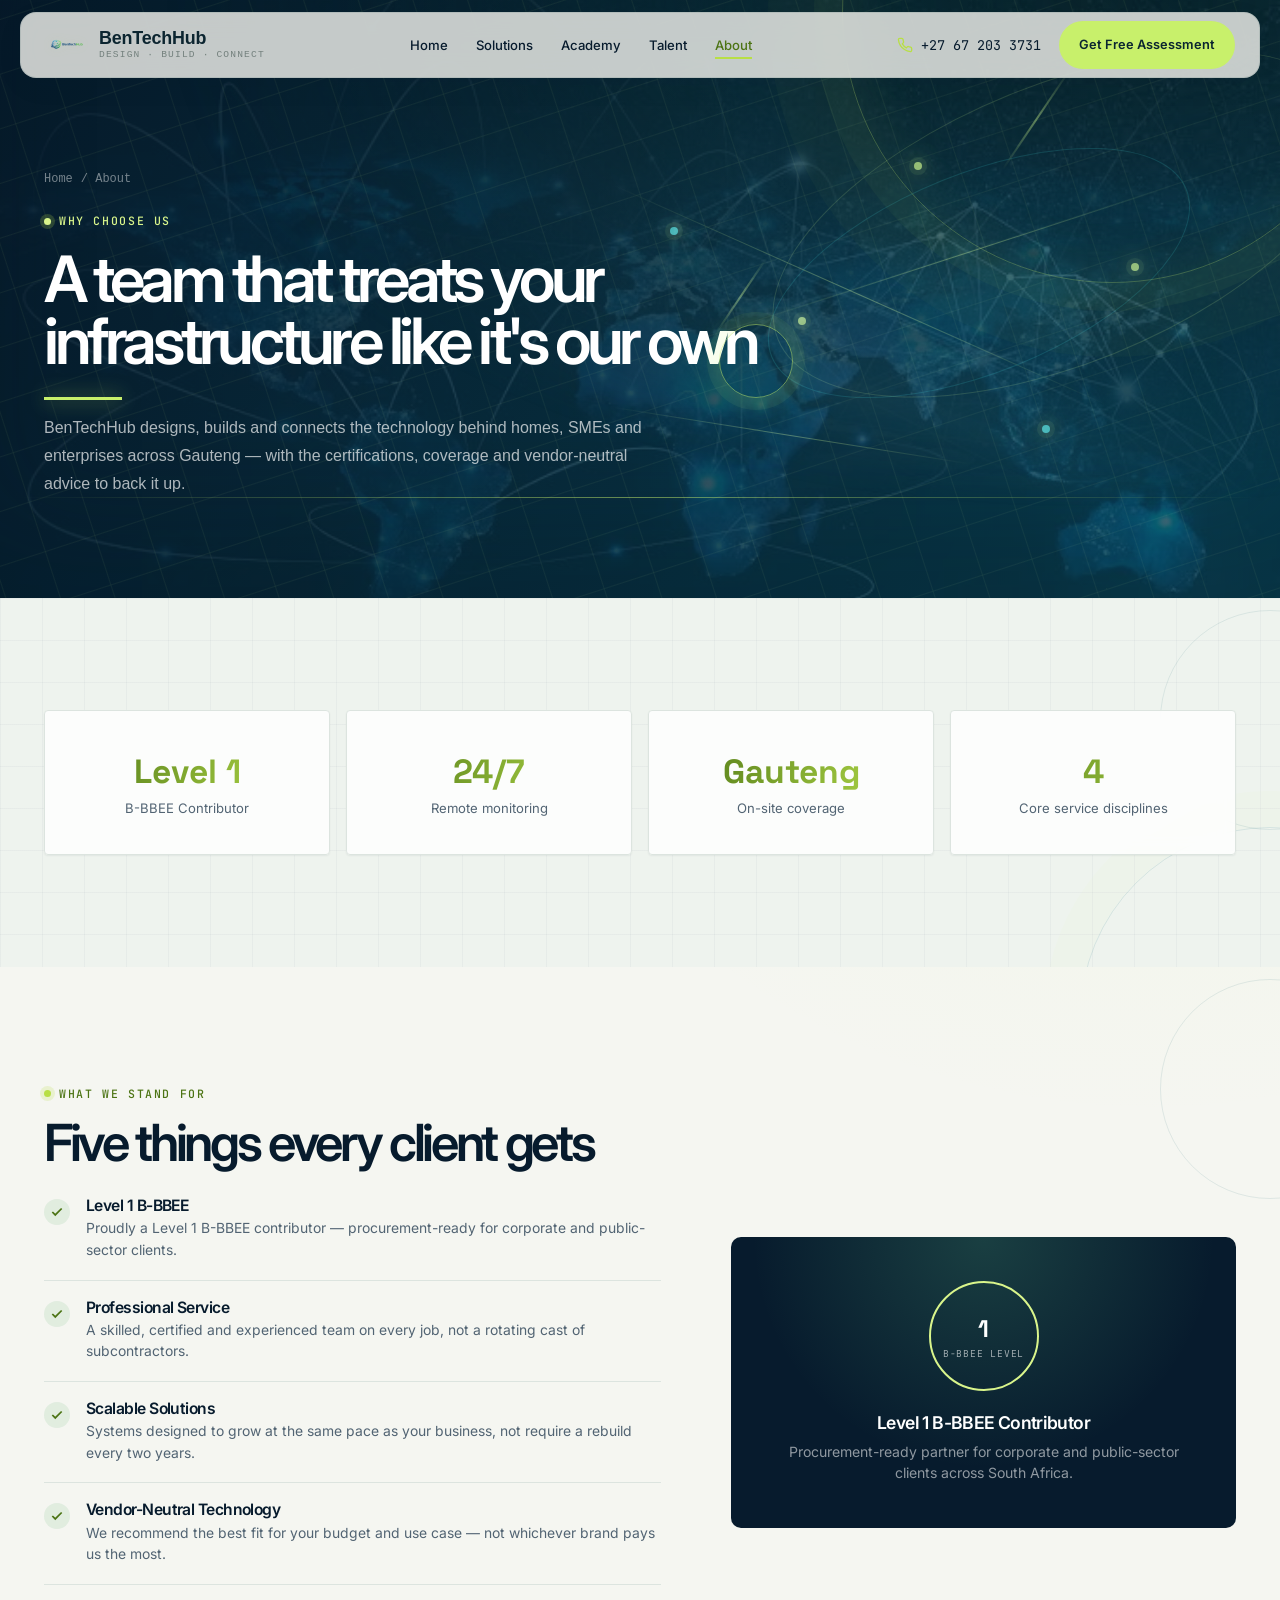
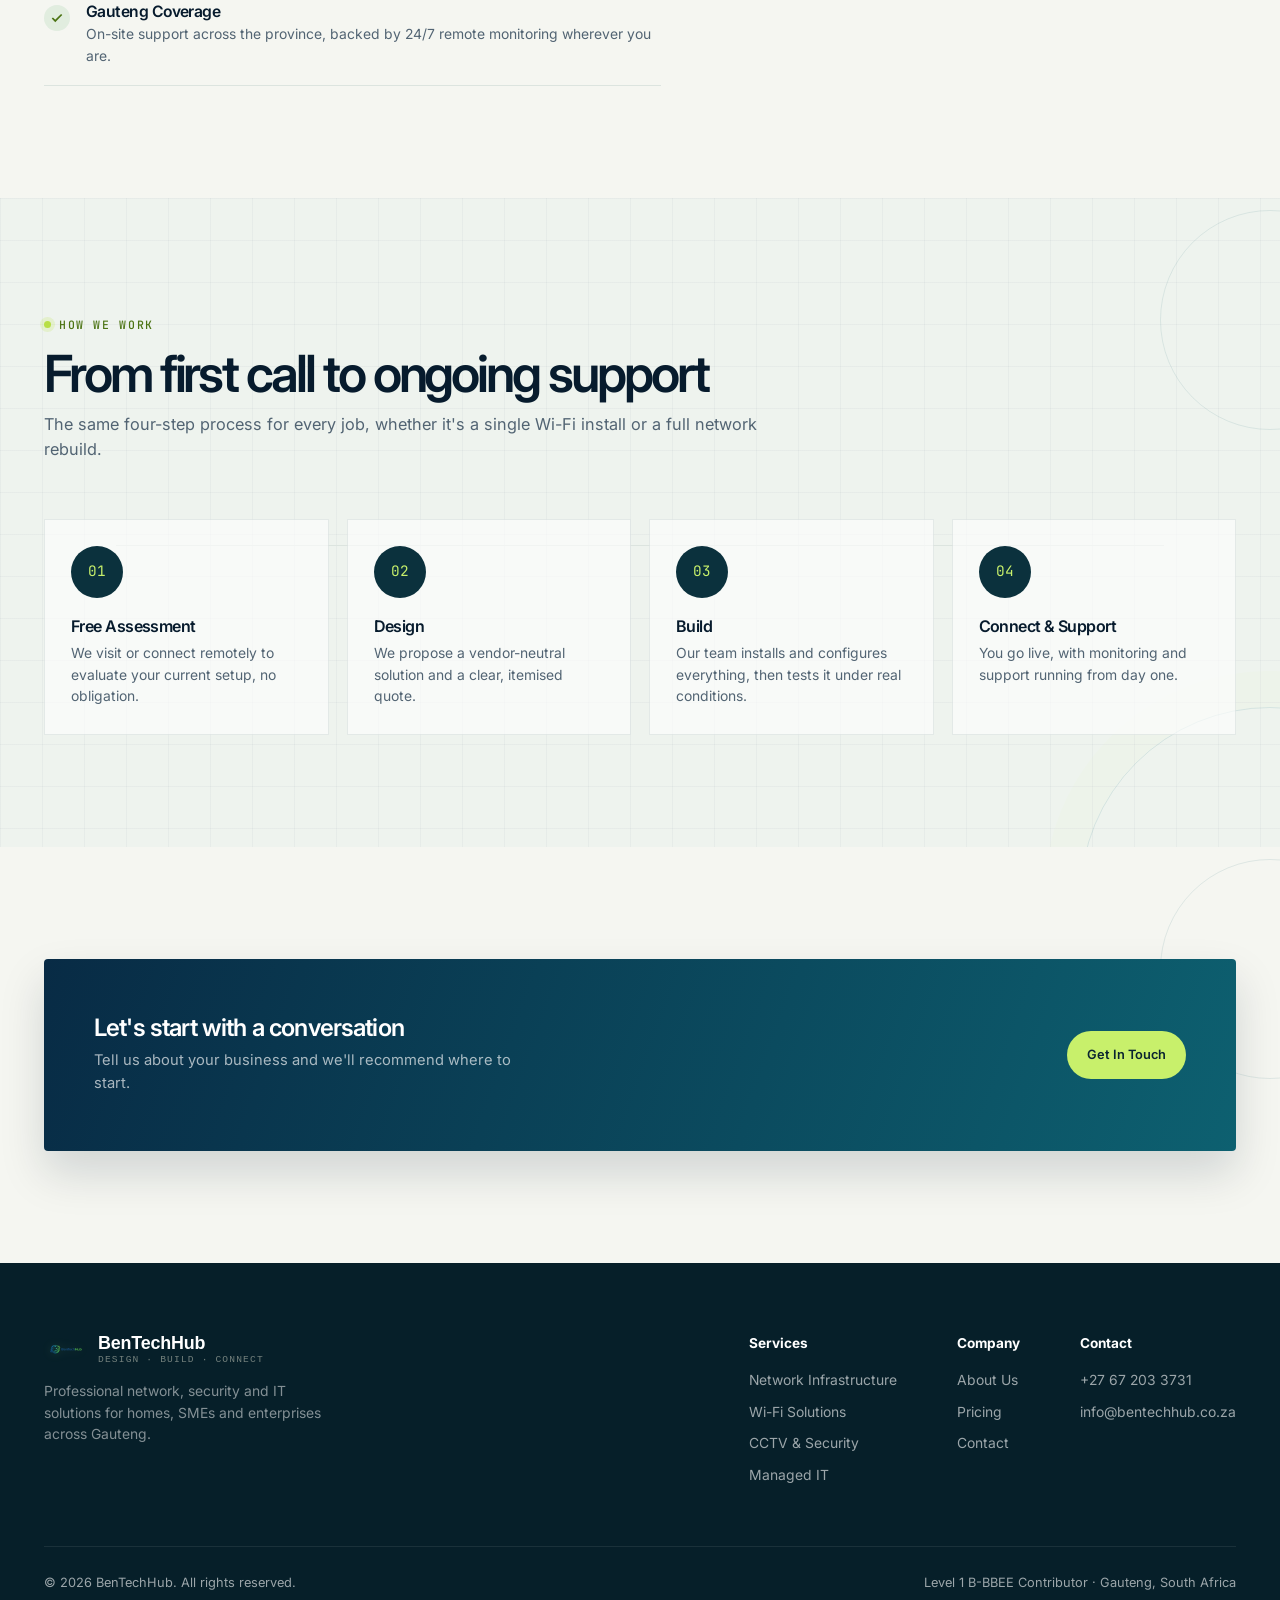
==== commit 577e8a66: "V3" ====
--- a/about.html
+++ b/about.html
@@ -8,7 +8,7 @@
 <link rel="preconnect" href="https://fonts.googleapis.com">
 <link rel="preconnect" href="https://fonts.gstatic.com" crossorigin>
 <link href="https://fonts.googleapis.com/css2?family=Space+Grotesk:wght@500;600;700&family=Inter:wght@400;500;600;700&family=JetBrains+Mono:wght@400;500&display=swap" rel="stylesheet">
-<link rel="stylesheet" href="styles.css">
+<link rel="icon" type="image/svg+xml" href="Logo-Cfwf3AIi.svg"><link rel="stylesheet" href="styles.css"><link rel="stylesheet" href="enhancements.css">
 </head>
 <body class="hub-home interior-page">
 
@@ -24,7 +24,7 @@
     <nav class="links">
       <a href="index.html">Home</a>
       <a href="services.html">Services</a>
-      <a href="managed-it.html">Managed IT</a>
+      <a href="managed-It.html">Managed IT</a>
       <a href="pricing.html">Pricing</a>
       <a href="about.html" class="active">About</a>
       <a href="contact.html">Contact</a>
@@ -45,7 +45,7 @@
 <nav class="mobile-panel" id="mobilePanel" aria-label="Mobile navigation">
   <a href="index.html">Home</a>
   <a href="services.html">Services</a>
-  <a href="managed-it.html">Managed IT</a>
+  <a href="managed-It.html">Managed IT</a>
   <a href="pricing.html">Pricing</a>
   <a href="about.html">About</a>
   <a href="contact.html">Contact</a>
@@ -157,7 +157,7 @@
             <li><a href="services.html#network">Network Infrastructure</a></li>
             <li><a href="services.html#wifi">Wi-Fi Solutions</a></li>
             <li><a href="services.html#cctv">CCTV & Security</a></li>
-            <li><a href="managed-it.html">Managed IT</a></li>
+            <li><a href="managed-It.html">Managed IT</a></li>
           </ul>
         </div>
         <div class="footer-col">
--- a/styles.css
+++ b/styles.css
@@ -1,4 +1,3 @@
-@import url('enhancements.css');
 :root{
   --ink:#0A1B33;
   --navy-deep:#0D2A52;
--- a/enhancements.css
+++ b/enhancements.css
@@ -0,0 +1,29 @@
+/* Premium depth and responsive polish */
+body{overflow-x:hidden}a:focus-visible,button:focus-visible,input:focus-visible,textarea:focus-visible{outline:3px solid #bce96a;outline-offset:4px}
+.page-hero{isolation:isolate;background-image:linear-gradient(115deg,rgba(6,26,42,.96),rgba(10,72,91,.76)),url('images (1).jpeg');background-size:cover;background-position:center}.page-hero:before{z-index:-1;opacity:.6}.page-hero:after{z-index:-1}.sb-visual{box-shadow:0 24px 45px rgba(5,30,44,.17);transition:transform .5s var(--ease),box-shadow .5s var(--ease)}.service-block:hover .sb-visual{transform:translateY(-7px) rotate(-1deg);box-shadow:0 30px 55px rgba(5,30,44,.24)}.service-block:nth-child(even):hover .sb-visual{transform:translateY(-7px) rotate(1deg)}.service-card,.price-card,.stat,.info-card{will-change:transform}.service-card:hover,.price-card:hover{box-shadow:0 25px 45px rgba(7,27,45,.14)}
+.hub-home{background:radial-gradient(circle at 8% 10%,rgba(200,240,107,.13),transparent 20%),#f5f6f1}.hub-home header{top:12px;left:50%;right:auto;width:min(1240px,calc(100% - 32px));transform:translateX(-50%);border:1px solid rgba(44,82,76,.12);border-radius:16px;box-shadow:0 8px 28px rgba(3,27,36,.05)}.hub-home header.scrolled{box-shadow:0 16px 38px rgba(3,27,36,.13)}.hub-home .nav-wrap{min-height:64px;padding-top:7px;padding-bottom:7px}.hub-hero{background:radial-gradient(circle at 78% 22%,#176878 0,transparent 32%),radial-gradient(circle at 8% 80%,rgba(168,235,94,.12),transparent 27%),#082d3a}.hub-hero:after{content:'';position:absolute;width:45vw;height:45vw;left:-17vw;bottom:-27vw;border-radius:50%;background:radial-gradient(circle,rgba(185,238,100,.14),transparent 67%);filter:blur(12px);animation:auroraFloat 12s ease-in-out infinite;pointer-events:none}.hub-hero-grid,.hub-hero-foot{z-index:1}.hub-hero-art{box-shadow:0 36px 80px rgba(1,17,26,.45);transition:transform .7s cubic-bezier(.2,.8,.2,1)}.hub-hero-art img{transition:transform .9s cubic-bezier(.2,.8,.2,1),filter .6s ease}.hub-hero-art:hover img{transform:scale(1.06);filter:saturate(.9) contrast(1.15)}.hub-signal,.hub-stat{box-shadow:0 12px 26px rgba(0,0,0,.2)}.hub-signal span{animation:signalPulse 2.3s ease-in-out infinite}.hub-intro-section{position:relative;overflow:hidden}.hub-intro-section:after{content:'BEN TECH';position:absolute;right:-2vw;bottom:-3.5vw;font:800 clamp(5rem,18vw,17rem)/1 Manrope,sans-serif;letter-spacing:-.1em;color:rgba(12,53,52,.035);pointer-events:none}.hub-split-intro{position:relative;z-index:1}.hub-solution-card{background-size:100%;transition:transform .35s var(--ease),background-size .7s var(--ease),box-shadow .35s var(--ease)}.hub-solution-card:hover{background-size:112%;box-shadow:0 24px 42px rgba(7,42,48,.2)}.hub-solution-card:after{content:'';position:absolute;inset:0;background:linear-gradient(110deg,transparent 35%,rgba(200,240,107,.14),transparent 65%);transform:translateX(-110%);transition:transform .7s ease;pointer-events:none}.hub-solution-card:hover:after{transform:translateX(110%)}.hub-academy{background:radial-gradient(circle at 85% 5%,rgba(200,240,107,.15),transparent 25%),#103b45}.hub-academy-image{overflow:hidden;box-shadow:24px 24px 0 rgba(200,240,107,.13)}.hub-academy-image img{transition:transform .8s var(--ease),filter .6s ease}.hub-academy-image:hover img{transform:scale(1.06);filter:saturate(.95)}.hub-course-tags span{transition:background .25s ease,color .25s ease,transform .25s ease}.hub-course-tags span:hover{background:#c8f06b;color:#0a2530;transform:translateY(-2px)}.hub-people{background:radial-gradient(circle at 75% 30%,#23616a,transparent 35%),#0b313d}.hub-people:before,.hub-people:after{content:'';position:absolute;border:1px solid rgba(200,240,107,.25);border-radius:50%}.hub-people:before{width:290px;height:290px;right:-100px;top:-110px}.hub-people:after{width:180px;height:180px;left:-65px;bottom:-100px}.person{box-shadow:0 12px 25px rgba(0,0,0,.25);transition:transform .35s var(--ease)}.person:hover{transform:scale(1.1);z-index:2}.people-card{box-shadow:0 15px 35px rgba(0,0,0,.18)}.program-grid article{position:relative;overflow:hidden;transition:transform .35s var(--ease),box-shadow .35s var(--ease)}.program-grid article:before{content:'';position:absolute;width:160px;height:160px;border-radius:50%;right:-70px;top:-70px;background:rgba(255,255,255,.25)}.program-grid article:hover{transform:translateY(-8px);box-shadow:0 22px 35px rgba(20,55,48,.15)}.talent-grid article{position:relative}.talent-grid article:after{content:'';position:absolute;bottom:0;left:0;width:100%;height:3px;background:#bde469;transform:scaleX(0);transform-origin:left;transition:transform .35s var(--ease)}.talent-grid article:hover:after{transform:scaleX(1)}.hub-cta{position:relative;overflow:hidden}.hub-cta:before{content:'';position:absolute;width:450px;height:450px;border-radius:50%;right:-140px;top:-260px;border:1px solid rgba(200,240,107,.24);box-shadow:0 0 0 45px rgba(200,240,107,.04),0 0 0 90px rgba(200,240,107,.025)}.hub-cta .container{position:relative;z-index:1}@keyframes auroraFloat{50%{transform:translate(10%,-12%) scale(1.15)}}@keyframes signalPulse{50%{box-shadow:0 0 0 8px rgba(200,240,107,0)}}
+@media(max-width:900px){.hub-home header{top:8px;width:calc(100% - 20px);border-radius:12px}.hub-home .nav-wrap{min-height:60px}.hub-solution-card:hover{background-size:105%}.hub-intro-section:after{bottom:-1vw}.hub-academy-image{box-shadow:14px 14px 0 rgba(200,240,107,.12)}}
+@media(max-width:600px){.hub-home header{width:calc(100% - 16px)}.hub-hero{padding-top:118px}.hub-intro-section:after{display:none}.hub-solution-card,.hub-solution-card:hover{background-size:cover}.hub-academy-image{box-shadow:10px 10px 0 rgba(200,240,107,.12)}.hub-cta:before{right:-280px}.service-block:hover .sb-visual,.service-block:nth-child(even):hover .sb-visual{transform:none}}
+@media(prefers-reduced-motion:reduce){.hub-hero:after,.hub-signal span{animation:none}.hub-solution-card,.hub-academy-image img,.service-block .sb-visual,.program-grid article,.talent-grid article{transition:none}}
+.interior-page main{animation:pageRise .8s cubic-bezier(.22,.61,.36,1) both}.interior-page .page-hero{isolation:isolate;overflow:hidden}.interior-page .page-hero:before{content:'';position:absolute;inset:0;z-index:-1;background:linear-gradient(115deg,rgba(4,24,35,.96),rgba(6,86,99,.72)),url('images.jpeg') center/cover;opacity:1}.interior-page .page-hero:after{content:'';position:absolute;right:-12%;top:-60%;width:650px;height:650px;border:1px solid rgba(200,240,107,.28);border-radius:50%;box-shadow:0 0 0 28px rgba(200,240,107,.04),0 0 0 74px rgba(200,240,107,.025),inset 0 0 70px rgba(200,240,107,.08);z-index:-1;animation:ringDrift 16s ease-in-out infinite}.interior-page .page-hero .container:after{content:'';position:absolute;left:0;right:0;bottom:0;height:1px;background:linear-gradient(90deg,transparent,#c8f06b,transparent);opacity:.5}.interior-page .page-hero h1,.interior-page .page-hero p,.interior-page .crumb,.interior-page .page-hero .eyebrow{position:relative}.interior-page .page-hero h1:after{content:'';display:block;width:78px;height:3px;margin-top:25px;background:#c8f06b;box-shadow:0 0 20px rgba(200,240,107,.7)}.interior-page section:not(.page-hero) .container{position:relative}.interior-page section:not(.page-hero) .container:before{content:'';position:absolute;width:220px;height:220px;right:-120px;top:-100px;border:1px solid rgba(21,101,111,.1);border-radius:50%;pointer-events:none}.interior-page .service-block{position:relative}.interior-page .service-block:after{content:'';position:absolute;left:0;right:0;bottom:0;height:1px;background:linear-gradient(90deg,transparent,#c8dacf,transparent)}.interior-page .sb-visual{overflow:hidden}.interior-page .sb-visual:after{z-index:2;background:linear-gradient(135deg,rgba(200,240,107,.15),transparent 42%,rgba(2,19,29,.63)),repeating-linear-gradient(105deg,transparent 0 18px,rgba(255,255,255,.025) 19px 20px)}.interior-page .sb-visual svg{filter:drop-shadow(0 0 14px rgba(200,240,107,.42));transition:transform .5s var(--ease)}.interior-page .service-block:hover .sb-visual svg{transform:scale(1.12) rotate(-4deg)}.interior-page .price-card.featured{box-shadow:0 0 0 1px rgba(200,240,107,.38),0 28px 55px rgba(5,30,44,.2)}.interior-page .price-card.featured:before{content:'';position:absolute;inset:0;background:linear-gradient(125deg,rgba(200,240,107,.13),transparent 45%);pointer-events:none}.interior-page .stat b{background:linear-gradient(105deg,#4c7414,#b5dd4b);-webkit-background-clip:text;background-clip:text;color:transparent}.interior-page .contact-info .info-card .ic{background:linear-gradient(135deg,#e4f2ce,#f7fbf1);box-shadow:inset 0 0 0 1px rgba(76,116,20,.08)}@keyframes pageRise{from{opacity:0;transform:translateY(10px)}to{opacity:1;transform:none}}@keyframes ringDrift{50%{transform:translate(-25px,28px) rotate(18deg)}}
+@media(max-width:600px){.interior-page .page-hero:after{width:370px;height:370px;right:-190px;top:-170px}.interior-page section:not(.page-hero) .container:before{display:none}.interior-page .page-hero h1:after{margin-top:18px;width:58px}}
+@media(prefers-reduced-motion:reduce){.interior-page main,.interior-page .page-hero:after{animation:none}.interior-page .service-block:hover .sb-visual svg{transform:none}}
+.interior-page .page-hero .container{position:relative}
+.hub-logo{width:44px;height:34px;object-fit:contain;object-position:center;filter:drop-shadow(0 0 5px rgba(200,240,107,.2))}.interior-page .hub-logo{width:44px;height:34px}.interior-page #quoteForm{padding:28px 30px;background:rgba(255,255,255,.78);border:1px solid rgba(44,82,76,.12);box-shadow:0 22px 45px rgba(7,27,45,.1);border-radius:4px}.interior-page #quoteForm .field{margin-bottom:13px}.interior-page #quoteForm .field label{font:600 .68rem Manrope,sans-serif;letter-spacing:.04em;text-transform:uppercase;color:#41605c;margin-bottom:6px}.interior-page #quoteForm .field input,.interior-page #quoteForm .field select,.interior-page #quoteForm .field textarea{padding:10px 12px;border-radius:3px;background:#f7faf5;font-size:.83rem}.interior-page #quoteForm .field textarea{min-height:86px}.interior-page #quoteForm .field-row{gap:12px}.interior-page #quoteForm .btn{margin-top:4px}.interior-page #quoteForm #formStatus{font-size:.75rem;margin-top:10px;padding:9px 11px}.footer-detail-grid{display:grid;grid-template-columns:1.4fr .8fr .8fr;gap:48px;padding:38px 0;border-bottom:1px solid rgba(255,255,255,.09);color:rgba(255,255,255,.62)}.footer-detail-grid b{display:block;color:#fff;font-size:.78rem;margin-bottom:10px}.footer-detail-grid p,.footer-detail-grid a{display:block;font-size:.75rem;line-height:1.7;color:rgba(255,255,255,.55)}.footer-detail-grid a:hover{color:#c8f06b}.hub-home:not(.interior-page) .footer-detail-grid{display:none}.interior-page .page-hero:before{animation:heroImageDrift 18s ease-in-out infinite alternate}.interior-page .bg-cloud:after{content:'';position:absolute;width:380px;height:380px;right:-180px;bottom:-240px;border-radius:50%;border:1px solid rgba(24,113,120,.12);box-shadow:0 0 0 36px rgba(200,240,107,.025);animation:ambientFloat 14s ease-in-out infinite}.interior-page .managed:after{content:'';position:absolute;left:-100px;bottom:-250px;width:420px;height:420px;border-radius:50%;border:1px solid rgba(200,240,107,.16);box-shadow:0 0 0 34px rgba(200,240,107,.035),0 0 0 68px rgba(200,240,107,.02);animation:ambientFloat 18s ease-in-out infinite reverse}.interior-page .coverage-card:after{content:'';position:absolute;inset:10px;border:1px solid rgba(200,240,107,.12);pointer-events:none;animation:lineShimmer 6s ease-in-out infinite}.academy-page footer,.talent-page footer{background:#061f29}.academy-page .footer-bottom,.talent-page .footer-bottom{border-top:0}@keyframes heroImageDrift{from{background-position:48% 45%}to{background-position:54% 53%}}@keyframes ambientFloat{50%{transform:translate(15px,-22px) scale(1.05)}}@keyframes lineShimmer{50%{border-color:rgba(200,240,107,.28)}}
+@media(max-width:700px){.footer-detail-grid{grid-template-columns:1fr 1fr;gap:24px}.footer-detail-grid>div:first-child{grid-column:1/-1}.interior-page #quoteForm{padding:22px 18px}}
+@media(prefers-reduced-motion:reduce){.interior-page .page-hero:before,.interior-page .bg-cloud:after,.interior-page .managed:after,.interior-page .coverage-card:after{animation:none}}
+.interior-page .brand-mark{display:none}.interior-page .brand:before{content:'';display:block;width:44px;height:34px;background:url('Logo-Cfwf3AIi.svg') center/contain no-repeat;filter:drop-shadow(0 0 5px rgba(200,240,107,.2))}.hub-home:not(.interior-page) .brand-mark{display:none}.hub-home:not(.interior-page) .brand:before{display:none}
+.interior-page .brand.logo-replaced:before{display:none}
+.hub-hero,.page-hero{isolation:isolate}.hub-hero-grid,.hub-hero-foot,.page-hero>.container{position:relative;z-index:3}.motion-field{position:absolute;inset:0;z-index:1;overflow:hidden;pointer-events:none;opacity:.72;mix-blend-mode:screen}.field-grid{position:absolute;inset:-45%;background-image:linear-gradient(rgba(200,240,107,.075) 1px,transparent 1px),linear-gradient(90deg,rgba(200,240,107,.075) 1px,transparent 1px);background-size:52px 52px;transform:rotate(-18deg);animation:fieldGrid 24s linear infinite}.field-orbit{position:absolute;border:1px solid rgba(200,240,107,.22);border-radius:50%;transform:rotate(-22deg);animation:fieldOrbit 16s ease-in-out infinite}.orbit-a{width:min(48vw,620px);height:min(22vw,280px);right:-7%;top:14%}.orbit-b{width:min(35vw,460px);height:min(16vw,200px);right:6%;top:29%;animation-duration:12s;animation-direction:reverse;border-color:rgba(48,190,190,.24)}.field-line{height:1px;position:absolute;transform-origin:left center;background:linear-gradient(90deg,transparent,rgba(200,240,107,.5),transparent);animation:lineTravel 7s ease-in-out infinite}.line-a{width:42%;right:10%;top:31%;transform:rotate(24deg)}.line-b{width:33%;right:7%;top:53%;transform:rotate(-18deg);animation-delay:-2.5s}.line-c{width:28%;right:24%;top:68%;transform:rotate(9deg);animation-delay:-4s}.field-node{position:absolute;width:8px;height:8px;border-radius:50%;background:#c8f06b;box-shadow:0 0 0 5px rgba(200,240,107,.1),0 0 18px rgba(200,240,107,.85);animation:nodeFloat 6s ease-in-out infinite}.node-a{right:28%;top:27%}.node-b{right:11%;top:44%;animation-delay:-1.8s}.node-c{right:37%;top:53%;animation-delay:-3.3s}.node-d{right:18%;top:71%;animation-delay:-4.7s;background:#5ae3db}.node-e{right:47%;top:38%;animation-delay:-.8s;background:#5ae3db}.field-beam{position:absolute;width:2px;height:120px;background:linear-gradient(180deg,transparent,rgba(200,240,107,.6),transparent);transform:rotate(34deg);animation:beamSweep 5s ease-in-out infinite}.beam-a{right:19%;top:10%}.beam-b{right:42%;top:42%;height:90px;animation-delay:-2.2s}@keyframes fieldGrid{to{transform:rotate(-18deg) translate3d(52px,52px,0)}}@keyframes fieldOrbit{50%{transform:rotate(-8deg) scale(1.06);opacity:.9}}@keyframes lineTravel{0%,100%{opacity:.15;transform:scaleX(.75) rotate(24deg)}50%{opacity:.8;transform:scaleX(1.08) rotate(24deg)}}@keyframes nodeFloat{0%,100%{transform:translate3d(0,0,0);opacity:.45}50%{transform:translate3d(-26px,15px,0);opacity:1}}@keyframes beamSweep{0%,100%{opacity:0;transform:translateY(-25px) rotate(34deg)}45%,60%{opacity:.8}80%{opacity:0;transform:translateY(130px) rotate(34deg)}}
+@media(max-width:700px){.motion-field{opacity:.48}.field-grid{background-size:38px 38px}.orbit-a{width:470px;height:230px;right:-280px;top:24%}.orbit-b{width:350px;height:160px;right:-200px;top:42%}.field-line{opacity:.75}.node-a{right:24%}.node-b{right:8%}.node-c{right:42%}.node-d{right:15%}.node-e{right:50%}}
+@media(prefers-reduced-motion:reduce){.field-grid,.field-orbit,.field-line,.field-node,.field-beam{animation:none}.motion-field{opacity:.25}}
+.field-line{--line-angle:24deg}.line-a{transform:rotate(var(--line-angle))}.line-b{--line-angle:-18deg;transform:rotate(var(--line-angle))}.line-c{--line-angle:9deg;transform:rotate(var(--line-angle))}@keyframes lineTravel{0%,100%{opacity:.15;transform:scaleX(.75) rotate(var(--line-angle))}50%{opacity:.8;transform:scaleX(1.08) rotate(var(--line-angle))}}
+.interior-page .pricing-grid{align-items:stretch;gap:16px}.interior-page .price-card{position:relative;min-height:470px;padding:36px 30px;overflow:hidden;transition:transform .35s var(--ease),box-shadow .35s var(--ease)}.interior-page .price-card:hover{transform:translateY(-9px)}.interior-page .price-card.featured{transform:translateY(-12px)}.interior-page .price-card.featured:hover{transform:translateY(-18px)}
+.interior-page{background:#f4f6f1}.interior-page:before{content:'';position:fixed;inset:0;z-index:-2;pointer-events:none;opacity:.26;background-image:linear-gradient(rgba(10,57,64,.055) 1px,transparent 1px),linear-gradient(90deg,rgba(10,57,64,.055) 1px,transparent 1px);background-size:64px 64px;mask-image:linear-gradient(180deg,#000,transparent 75%)}.interior-page .page-hero{min-height:460px;padding:174px 0 112px;display:flex;align-items:center;background-color:#082d3a}.interior-page .page-hero .container{width:100%}.interior-page .page-hero:before{background:linear-gradient(100deg,rgba(4,24,35,.97) 4%,rgba(4,47,57,.78) 54%,rgba(7,79,88,.42)),url('images.jpeg') center/cover;filter:saturate(.8)}.interior-page .page-hero:after{width:540px;height:540px;right:-8%;top:-43%;animation:ringDrift 18s ease-in-out infinite}.interior-page .page-hero h1{max-width:900px;text-wrap:balance}.interior-page .page-hero p{font-size:1rem;max-width:610px}.interior-page .page-hero .crumb{margin-bottom:18px}.interior-page .page-hero .eyebrow{margin-bottom:2px}.interior-page .page-hero h1:before{content:'';position:absolute;right:4%;top:50%;width:74px;height:74px;border:1px solid rgba(200,240,107,.5);border-radius:50%;box-shadow:0 0 0 12px rgba(200,240,107,.06),0 0 30px rgba(200,240,107,.18);animation:signalOrbit 9s linear infinite}.interior-page section:not(.page-hero){overflow:hidden}.interior-page section:not(.page-hero)>.container{z-index:1}.interior-page .section-head{max-width:730px}.interior-page .section-head h2{font-size:clamp(2.3rem,4vw,4rem)}.interior-page .service-block{grid-template-columns:.86fr 1.14fr;gap:76px;padding:94px 0}.interior-page .service-block.reverse{grid-template-columns:.86fr 1.14fr}.interior-page .service-block:nth-child(odd){background:linear-gradient(90deg,transparent 0 5%,rgba(224,235,225,.42) 5% 95%,transparent 95%);padding-left:36px;padding-right:36px}.interior-page .service-block:nth-child(even){background:linear-gradient(90deg,transparent 0 5%,rgba(255,255,255,.6) 5% 95%,transparent 95%);padding-left:36px;padding-right:36px}.interior-page .sb-visual{min-height:390px;border-radius:0;clip-path:polygon(0 4%,96% 0,100% 94%,5% 100%);box-shadow:18px 18px 0 rgba(190,220,193,.5),0 28px 55px rgba(5,30,44,.2)}.interior-page .service-block.reverse .sb-visual{clip-path:polygon(4% 0,100% 5%,96% 100%,0 94%);box-shadow:-18px 18px 0 rgba(190,220,193,.5),0 28px 55px rgba(5,30,44,.2)}.interior-page .service-block:hover .sb-visual{transform:translateY(-9px) scale(1.01);box-shadow:18px 24px 0 rgba(190,220,193,.42),0 38px 65px rgba(5,30,44,.27)}.interior-page .service-block.reverse:hover .sb-visual{transform:translateY(-9px) scale(1.01);box-shadow:-18px 24px 0 rgba(190,220,193,.42),0 38px 65px rgba(5,30,44,.27)}.interior-page .service-block h2{font-size:clamp(2rem,3.4vw,3.25rem);letter-spacing:-.07em}.interior-page .service-block .sb-tag{font-family:'DM Mono',monospace;letter-spacing:.12em}.interior-page .feature-list{gap:14px 25px}.interior-page .feature-list li{font-size:.86rem;color:#35534f}.interior-page .price-grid{align-items:stretch;gap:16px}.interior-page .price-card{position:relative;min-height:470px;padding:36px 30px;overflow:hidden;transition:transform .35s var(--ease),box-shadow .35s var(--ease)}.interior-page .price-card:hover{transform:translateY(-9px)}.interior-page .price-card.featured{transform:translateY(-12px);border:1px solid rgba(200,240,107,.52)}.interior-page .price-card.featured:hover{transform:translateY(-18px)}.interior-page .price-card .price{font-size:3.8rem;letter-spacing:-.09em}.interior-page .stat-row{gap:16px}.interior-page .stat{padding:34px 18px;min-height:145px;display:flex;flex-direction:column;justify-content:center}.interior-page .process{gap:18px}.interior-page .step{padding:26px;background:rgba(255,255,255,.62);border:1px solid rgba(44,82,76,.1);min-height:200px;transition:transform .3s var(--ease),background .3s ease}.interior-page .step:hover{transform:translateY(-6px);background:#fff}.interior-page .step .num{background:#0b313d;color:#c8f06b}.interior-page .contact-grid{gap:70px}.interior-page .contact-info .info-card{padding:25px}.interior-page .coverage-card{background:radial-gradient(circle at 80% 20%,#196575,transparent 35%),#082d45;box-shadow:0 25px 50px rgba(5,30,44,.2)}@keyframes signalOrbit{to{transform:rotate(360deg)}}
+@media(max-width:900px){.interior-page .page-hero{min-height:390px;padding-top:145px;padding-bottom:82px}.interior-page .page-hero h1:before{right:0;top:100%;width:54px;height:54px}.interior-page .service-block,.interior-page .service-block.reverse{grid-template-columns:1fr;gap:40px;padding:70px 20px}.interior-page .sb-visual,.interior-page .service-block.reverse .sb-visual{min-height:310px;box-shadow:12px 12px 0 rgba(190,220,193,.45),0 24px 50px rgba(5,30,44,.17)}.interior-page .service-block.reverse:hover .sb-visual,.interior-page .service-block:hover .sb-visual{box-shadow:12px 15px 0 rgba(190,220,193,.38),0 30px 55px rgba(5,30,44,.22)}.interior-page .price-card.featured{transform:none}.interior-page .price-card.featured:hover{transform:translateY(-9px)}}
+@media(max-width:600px){.interior-page .page-hero{min-height:350px;padding-top:130px;padding-bottom:65px}.interior-page .page-hero:after{width:360px;height:360px;right:-180px;top:-120px}.interior-page .page-hero h1:before{display:none}.interior-page .service-block,.interior-page .service-block.reverse{padding:55px 0}.interior-page .service-block:nth-child(odd),.interior-page .service-block:nth-child(even){padding-left:18px;padding-right:18px}.interior-page .sb-visual,.interior-page .service-block.reverse .sb-visual{min-height:240px;clip-path:none;box-shadow:8px 8px 0 rgba(190,220,193,.4),0 20px 38px rgba(5,30,44,.16)}.interior-page .service-block:hover .sb-visual,.interior-page .service-block.reverse:hover .sb-visual{transform:none;box-shadow:8px 8px 0 rgba(190,220,193,.4),0 20px 38px rgba(5,30,44,.16)}.interior-page .price-card{min-height:410px}.interior-page .step{min-height:0}}
+@media(prefers-reduced-motion:reduce){.interior-page .page-hero:after,.interior-page .page-hero h1:before{animation:none}.interior-page .price-card:hover,.interior-page .step:hover{transform:none}}
+.interior-page{font-family:Manrope,Inter,sans-serif;background:radial-gradient(circle at 90% 12%,rgba(200,240,107,.1),transparent 24%),#f5f6f1}.interior-page h1,.interior-page h2,.interior-page h3,.interior-page h4{font-family:Manrope,Inter,sans-serif}.interior-page .brand-text b{font-family:Manrope,sans-serif}.interior-page header{top:12px;left:50%;right:auto;width:min(1240px,calc(100% - 32px));transform:translateX(-50%);border:1px solid rgba(44,82,76,.12);border-radius:16px;box-shadow:0 8px 28px rgba(3,27,36,.05)}.interior-page header.scrolled{box-shadow:0 16px 38px rgba(3,27,36,.13)}.interior-page .nav-wrap{min-height:64px;padding-top:7px;padding-bottom:7px}.interior-page nav.links{gap:28px}.interior-page nav.links a{font-size:.82rem}.interior-page .btn{border-radius:999px;font-size:.8rem;padding:13px 19px}.interior-page .btn-primary{background:#c8f06b;color:#0a2530;box-shadow:none}.interior-page .btn-primary:hover{background:#d8fa8c}.interior-page .page-hero{padding-top:170px;padding-bottom:100px;min-height:360px;background-position:center 44%;box-shadow:inset 0 -80px 100px rgba(6,27,38,.2)}.interior-page .page-hero h1{font-size:clamp(2.7rem,5vw,4.5rem);letter-spacing:-.07em;line-height:.97;max-width:780px}.interior-page .page-hero p{font-family:Manrope,sans-serif;max-width:620px;line-height:1.75}.interior-page .crumb{font-family:'DM Mono',monospace}.interior-page section{position:relative}.interior-page .bg-cloud{background-color:#eef3ee}.interior-page .section-head h2{letter-spacing:-.06em}.interior-page .service-card,.interior-page .price-card,.interior-page .stat,.interior-page .info-card{border-radius:4px;background:rgba(255,255,255,.82);backdrop-filter:blur(8px)}.interior-page .cta-banner{border-radius:4px;box-shadow:0 22px 45px rgba(7,27,45,.15)}.interior-page .managed{background:radial-gradient(circle at 80% 0%,#196575,transparent 35%),#082b45}.interior-page .sb-visual{border-radius:3px;min-height:350px}.interior-page .sb-visual:before{background:linear-gradient(140deg,rgba(200,240,107,.23),transparent 40%),radial-gradient(circle at 75% 30%,rgba(30,180,196,.2),transparent 40%)}.interior-page footer{background:#061f29}.interior-page .footer-brand .brand-text b{color:#fff!important}
+@media(max-width:900px){.interior-page header{top:8px;width:calc(100% - 20px);border-radius:12px}.interior-page .nav-wrap{min-height:60px}.interior-page .page-hero{padding-top:135px;padding-bottom:75px}.interior-page .sb-visual{min-height:280px}}
+@media(max-width:600px){.interior-page header{width:calc(100% - 16px)}.interior-page .nav-cta .btn{display:none}.interior-page .page-hero{padding-top:125px;min-height:300px}.interior-page .page-hero h1{font-size:clamp(2.5rem,12vw,3.8rem)}.interior-page .service-block{padding:55px 0}.interior-page .sb-visual{min-height:230px}}
+.hero-visual,.hub-hero-art,.hub-academy-image,.hub-solution-card,.sb-visual{isolation:isolate}.hero-visual img,.hub-hero-art img,.hub-academy-image img{filter:saturate(.72) contrast(1.08) sepia(.08);mix-blend-mode:screen;opacity:.9}.hero-visual:before,.hub-hero-art:before,.hub-academy-image:before{content:'';position:absolute;inset:0;z-index:1;background:linear-gradient(125deg,rgba(9,45,55,.58),transparent 42%,rgba(7,28,39,.35)),radial-gradient(circle at 70% 20%,rgba(190,239,103,.18),transparent 42%);pointer-events:none}.hub-hero-art:after{z-index:2;background:linear-gradient(180deg,rgba(8,45,58,.02) 25%,rgba(4,18,29,.82) 100%)}.hub-hero-art img{position:relative;z-index:0}.hub-academy-image:before{background:linear-gradient(120deg,rgba(8,55,62,.55),transparent 55%),linear-gradient(0deg,rgba(8,36,42,.76),transparent 55%);z-index:1}.hub-academy-image:after{z-index:2}.hub-solution-card:before{background:linear-gradient(135deg,rgba(7,46,54,.2),rgba(4,20,27,.9)),linear-gradient(0deg,rgba(162,205,94,.08),transparent 65%);mix-blend-mode:multiply}.hub-solution-card:after{z-index:1}.sb-visual{background-blend-mode:soft-light,normal}.sb-visual:after{content:'';position:absolute;inset:0;background:linear-gradient(135deg,rgba(21,88,100,.27),transparent 48%,rgba(5,22,31,.46));mix-blend-mode:color;pointer-events:none}.sb-visual svg{z-index:3}.academy-page .hub-hero-art,.talent-page .hub-hero-art{clip-path:none;border:1px solid rgba(200,240,107,.28)}
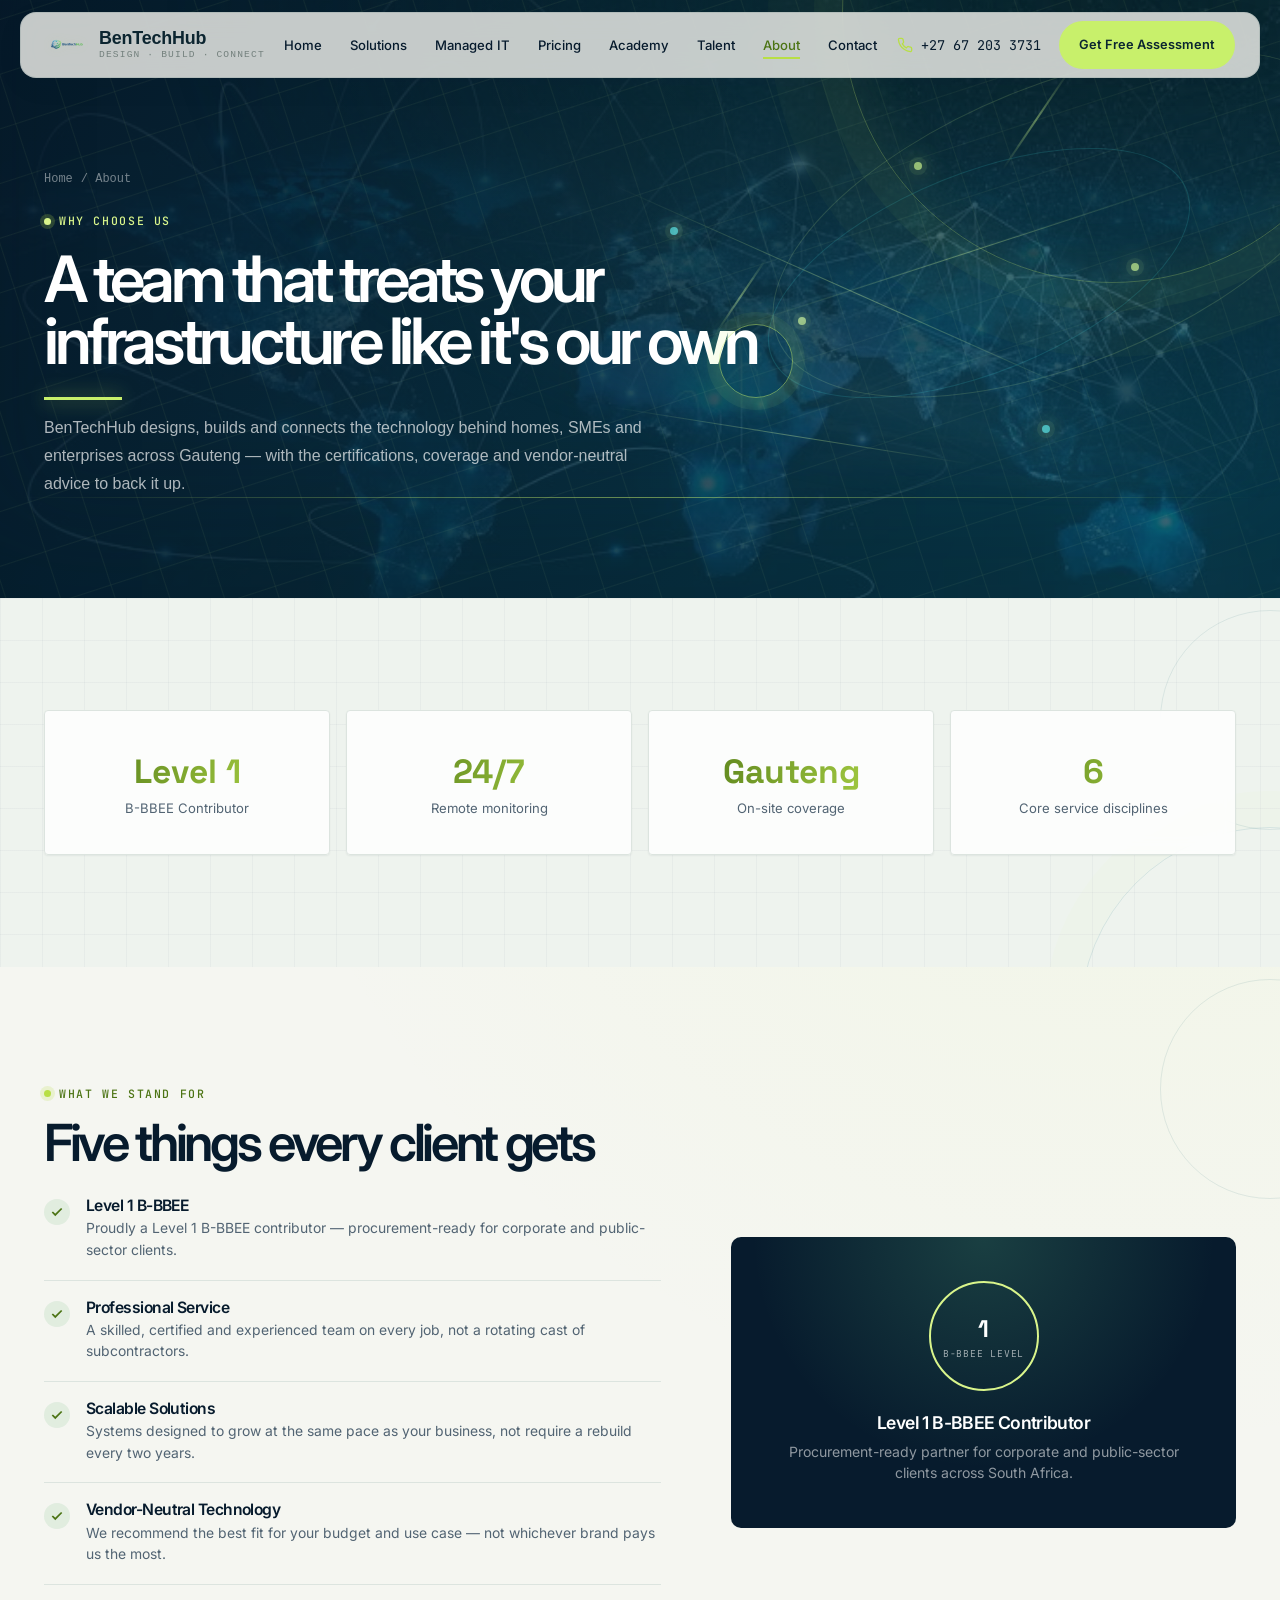
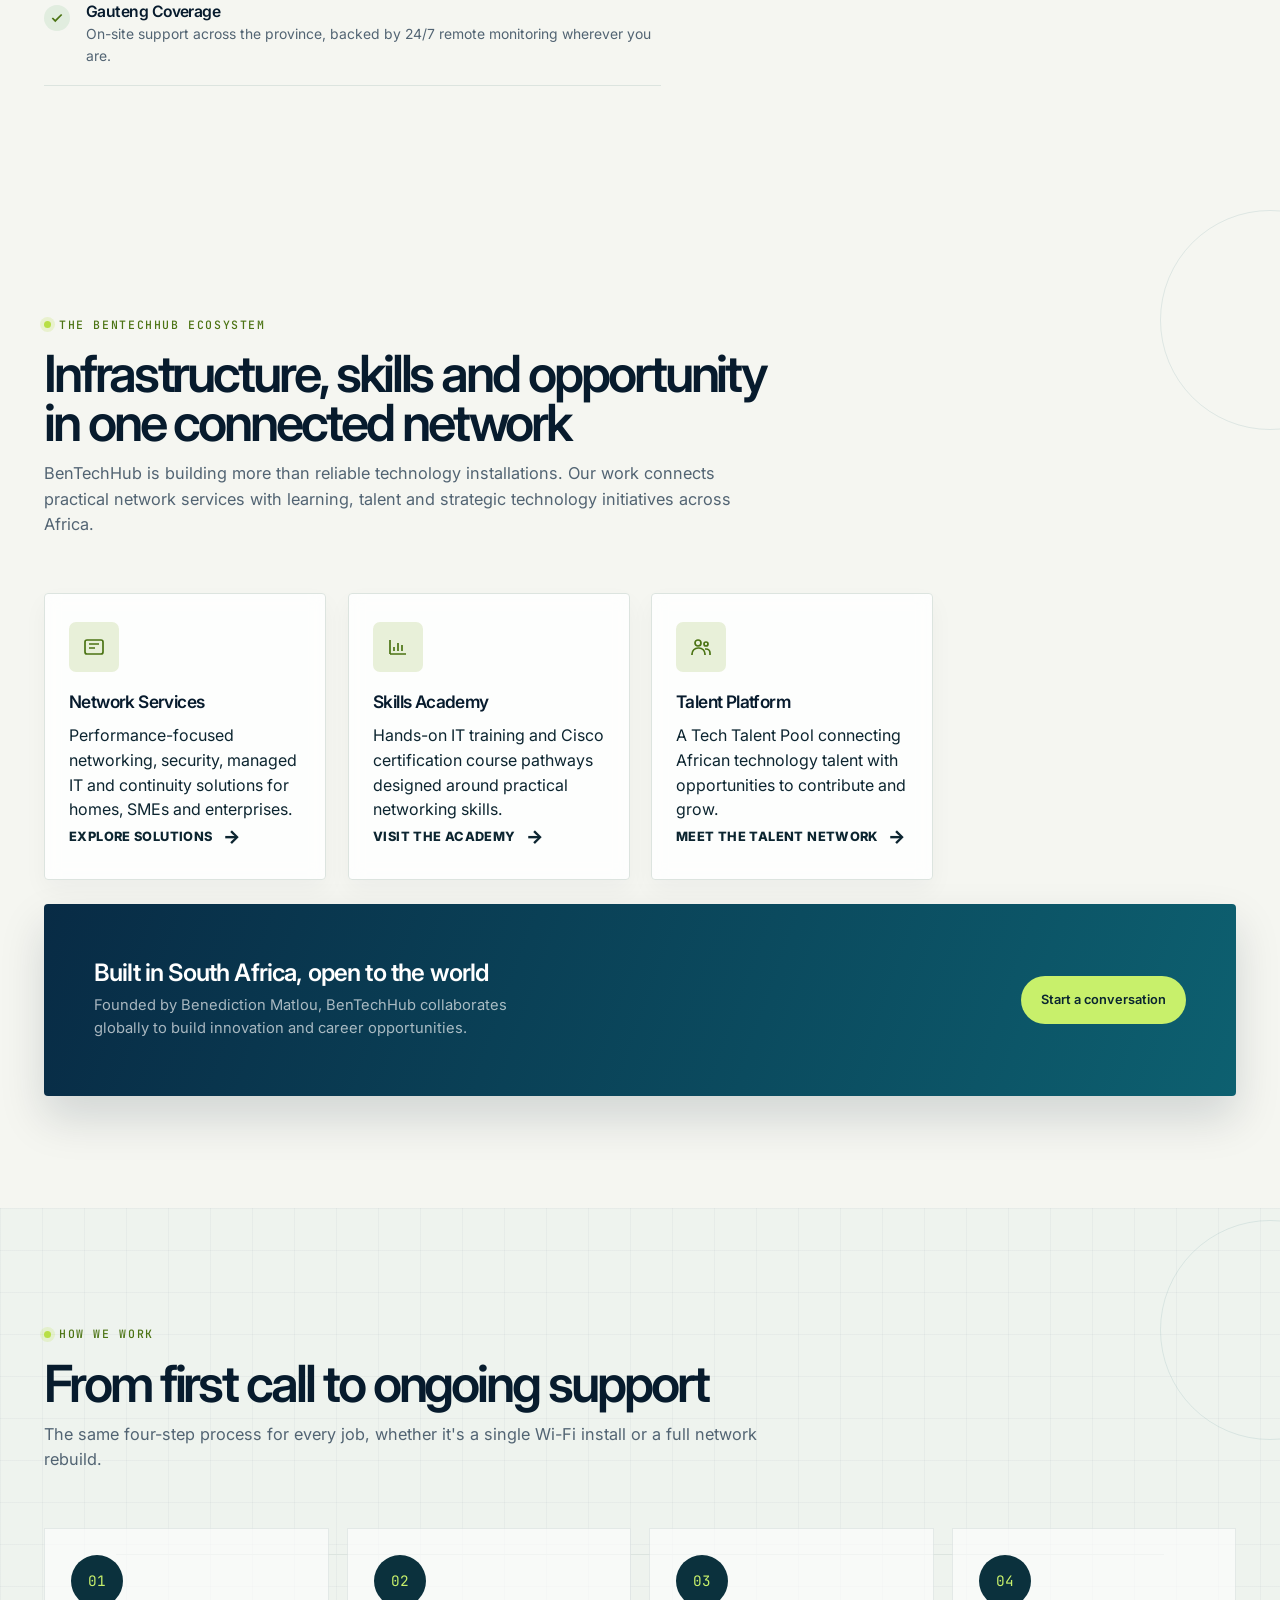
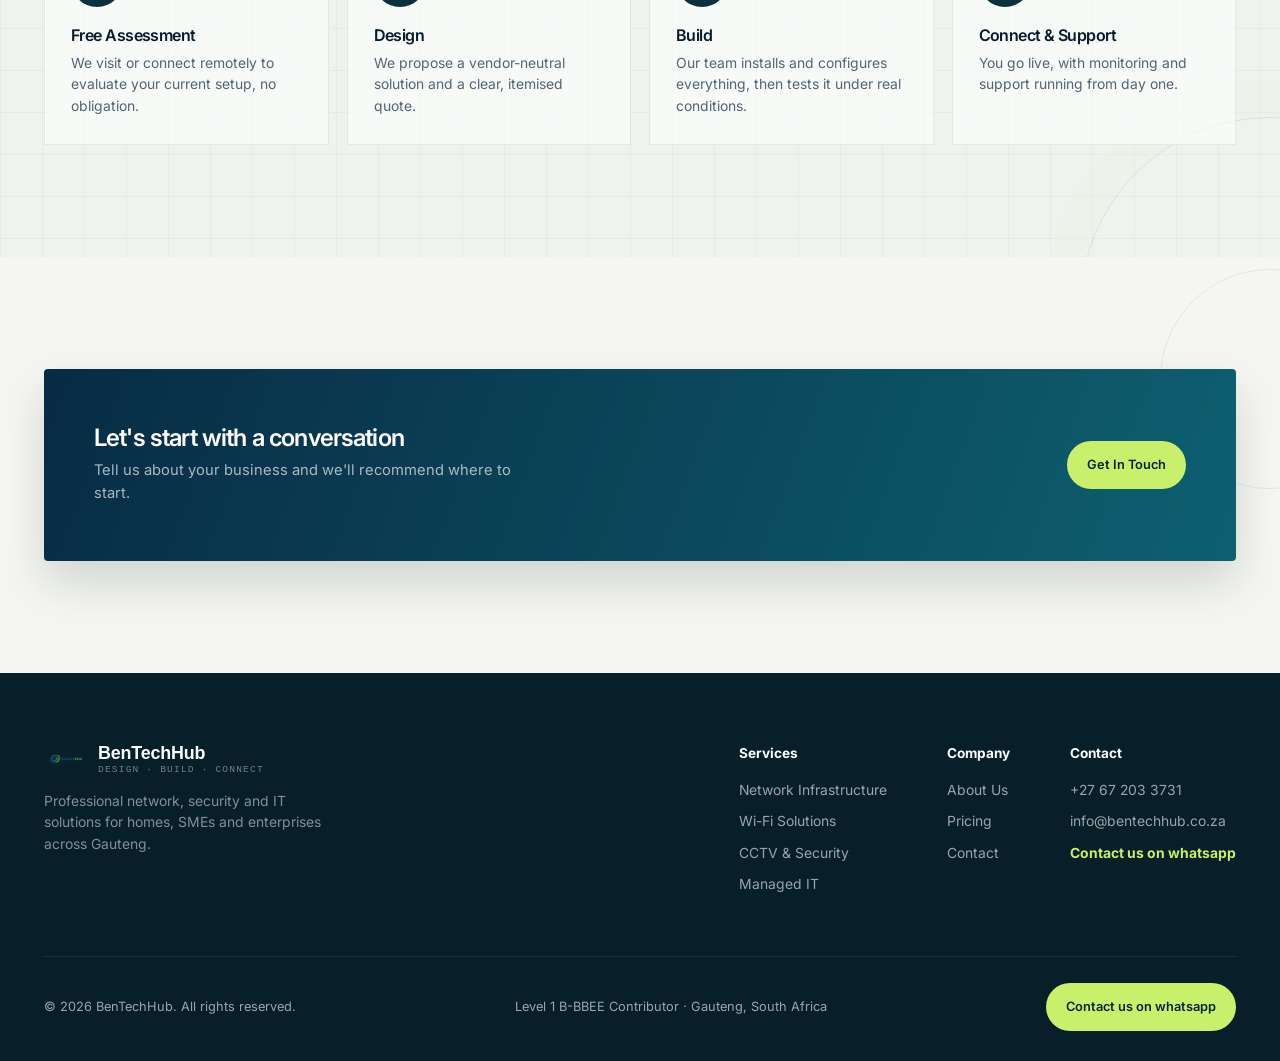
==== commit fe613644: "V6" ====
--- a/about.html
+++ b/about.html
@@ -67,7 +67,7 @@
       <div class="stat"><b>Level 1</b><span>B-BBEE Contributor</span></div>
       <div class="stat"><b>24/7</b><span>Remote monitoring</span></div>
       <div class="stat"><b>Gauteng</b><span>On-site coverage</span></div>
-      <div class="stat"><b>4</b><span>Core service disciplines</span></div>
+      <div class="stat"><b>6</b><span>Core service disciplines</span></div>
     </div>
   </div>
 </section>
@@ -93,6 +93,25 @@
   </div>
 </section>
 
+<section>
+  <div class="container">
+    <div class="section-head reveal">
+      <span class="eyebrow">The BenTechHub Ecosystem</span>
+      <h2>Infrastructure, skills and opportunity in one connected network</h2>
+      <p>BenTechHub is building more than reliable technology installations. Our work connects practical network services with learning, talent and strategic technology initiatives across Africa.</p>
+    </div>
+    <div class="services-grid reveal">
+      <article class="service-card"><div class="service-icon"><svg viewBox="0 0 24 24" fill="none" stroke="currentColor" stroke-width="1.7"><rect x="3" y="5" width="18" height="14" rx="2"/><path d="M7 9h10M7 13h6"/></svg></div><h3>Network Services</h3><p>Performance-focused networking, security, managed IT and continuity solutions for homes, SMEs and enterprises.</p><a class="hub-text-button" href="services.html">Explore solutions <span>→</span></a></article>
+      <article class="service-card"><div class="service-icon"><svg viewBox="0 0 24 24" fill="none" stroke="currentColor" stroke-width="1.7"><path d="M4 19V5M4 19h16M8 16v-4M12 16V8M16 16v-6"/></svg></div><h3>Skills Academy</h3><p>Hands-on IT training and Cisco certification course pathways designed around practical networking skills.</p><a class="hub-text-button" href="academy.html">Visit the Academy <span>→</span></a></article>
+      <article class="service-card"><div class="service-icon"><svg viewBox="0 0 24 24" fill="none" stroke="currentColor" stroke-width="1.7"><circle cx="9" cy="8" r="3"/><circle cx="17" cy="9" r="2"/><path d="M3 20v-1a6 6 0 016-6h1a6 6 0 016 6v1M16 14h1a4 4 0 014 4v2"/></svg></div><h3>Talent Platform</h3><p>A Tech Talent Pool connecting African technology talent with opportunities to contribute and grow.</p><a class="hub-text-button" href="talent.html">Meet the talent network <span>→</span></a></article>
+    </div>
+    <div class="cta-banner reveal" style="margin-top:24px;">
+      <div><h3>Built in South Africa, open to the world</h3><p>Founded by Benediction Matlou, BenTechHub collaborates globally to build innovation and career opportunities.</p></div>
+      <a href="contact.html" class="btn btn-primary">Start a conversation</a>
+    </div>
+  </div>
+</section>
+
 <section class="bg-cloud">
   <div class="container">
     <div class="section-head reveal">
--- a/styles.css
+++ b/styles.css
@@ -441,6 +441,7 @@
 .coverage-card{ border-radius:12px; overflow:hidden; background:var(--ink); padding:26px 24px; color:#fff; position:relative; }
 .coverage-card svg{ width:100%; height:auto; opacity:.9; }
 .coverage-card b{ display:block; font-size:.92rem; margin-bottom:10px; }
+.hidden-field{ display:none; }
 @media (max-width:900px){ .contact-grid{ grid-template-columns:1fr; } .field-row{ grid-template-columns:1fr; } }
 
 /* ---------- footer ---------- */
@@ -452,6 +453,16 @@
 .footer-col li{ margin-bottom:10px; font-size:.87rem; }
 .footer-col a:hover{ color:#fff; }
 .footer-bottom{ display:flex; justify-content:space-between; align-items:center; padding-top:26px; font-size:.8rem; flex-wrap:wrap; gap:10px; }
+.whatsapp-button,
+.whatsapp-footer-button{ text-transform:none; }
+.whatsapp-footer-link{ color:#c8f06b; font-weight:700; }
+.whatsapp-footer-button{ padding:10px 15px; font-size:.75rem; }
+
+.pricing-grid{ grid-template-columns:repeat(auto-fit,minmax(250px,1fr)); }
+.price-card h4{ margin:18px 0 8px; font-size:.9rem; color:var(--green-dark); }
+.price-card.featured h4{ color:#c8f06b; }
+.price-meta{ display:block; min-height:42px; margin:0 0 16px; color:var(--slate); font-size:.84rem; line-height:1.55; }
+.price-card.featured .price-meta{ color:rgba(255,255,255,.68); }
 
 @media (max-width:600px){
   section{ padding:76px 0; }
--- a/enhancements.css
+++ b/enhancements.css
@@ -1,3 +1,4 @@
+.interior-page .price-card.featured{background:#082b45;color:#fff}
 /* Premium depth and responsive polish */
 body{overflow-x:hidden}a:focus-visible,button:focus-visible,input:focus-visible,textarea:focus-visible{outline:3px solid #bce96a;outline-offset:4px}
 .page-hero{isolation:isolate;background-image:linear-gradient(115deg,rgba(6,26,42,.96),rgba(10,72,91,.76)),url('images (1).jpeg');background-size:cover;background-position:center}.page-hero:before{z-index:-1;opacity:.6}.page-hero:after{z-index:-1}.sb-visual{box-shadow:0 24px 45px rgba(5,30,44,.17);transition:transform .5s var(--ease),box-shadow .5s var(--ease)}.service-block:hover .sb-visual{transform:translateY(-7px) rotate(-1deg);box-shadow:0 30px 55px rgba(5,30,44,.24)}.service-block:nth-child(even):hover .sb-visual{transform:translateY(-7px) rotate(1deg)}.service-card,.price-card,.stat,.info-card{will-change:transform}.service-card:hover,.price-card:hover{box-shadow:0 25px 45px rgba(7,27,45,.14)}
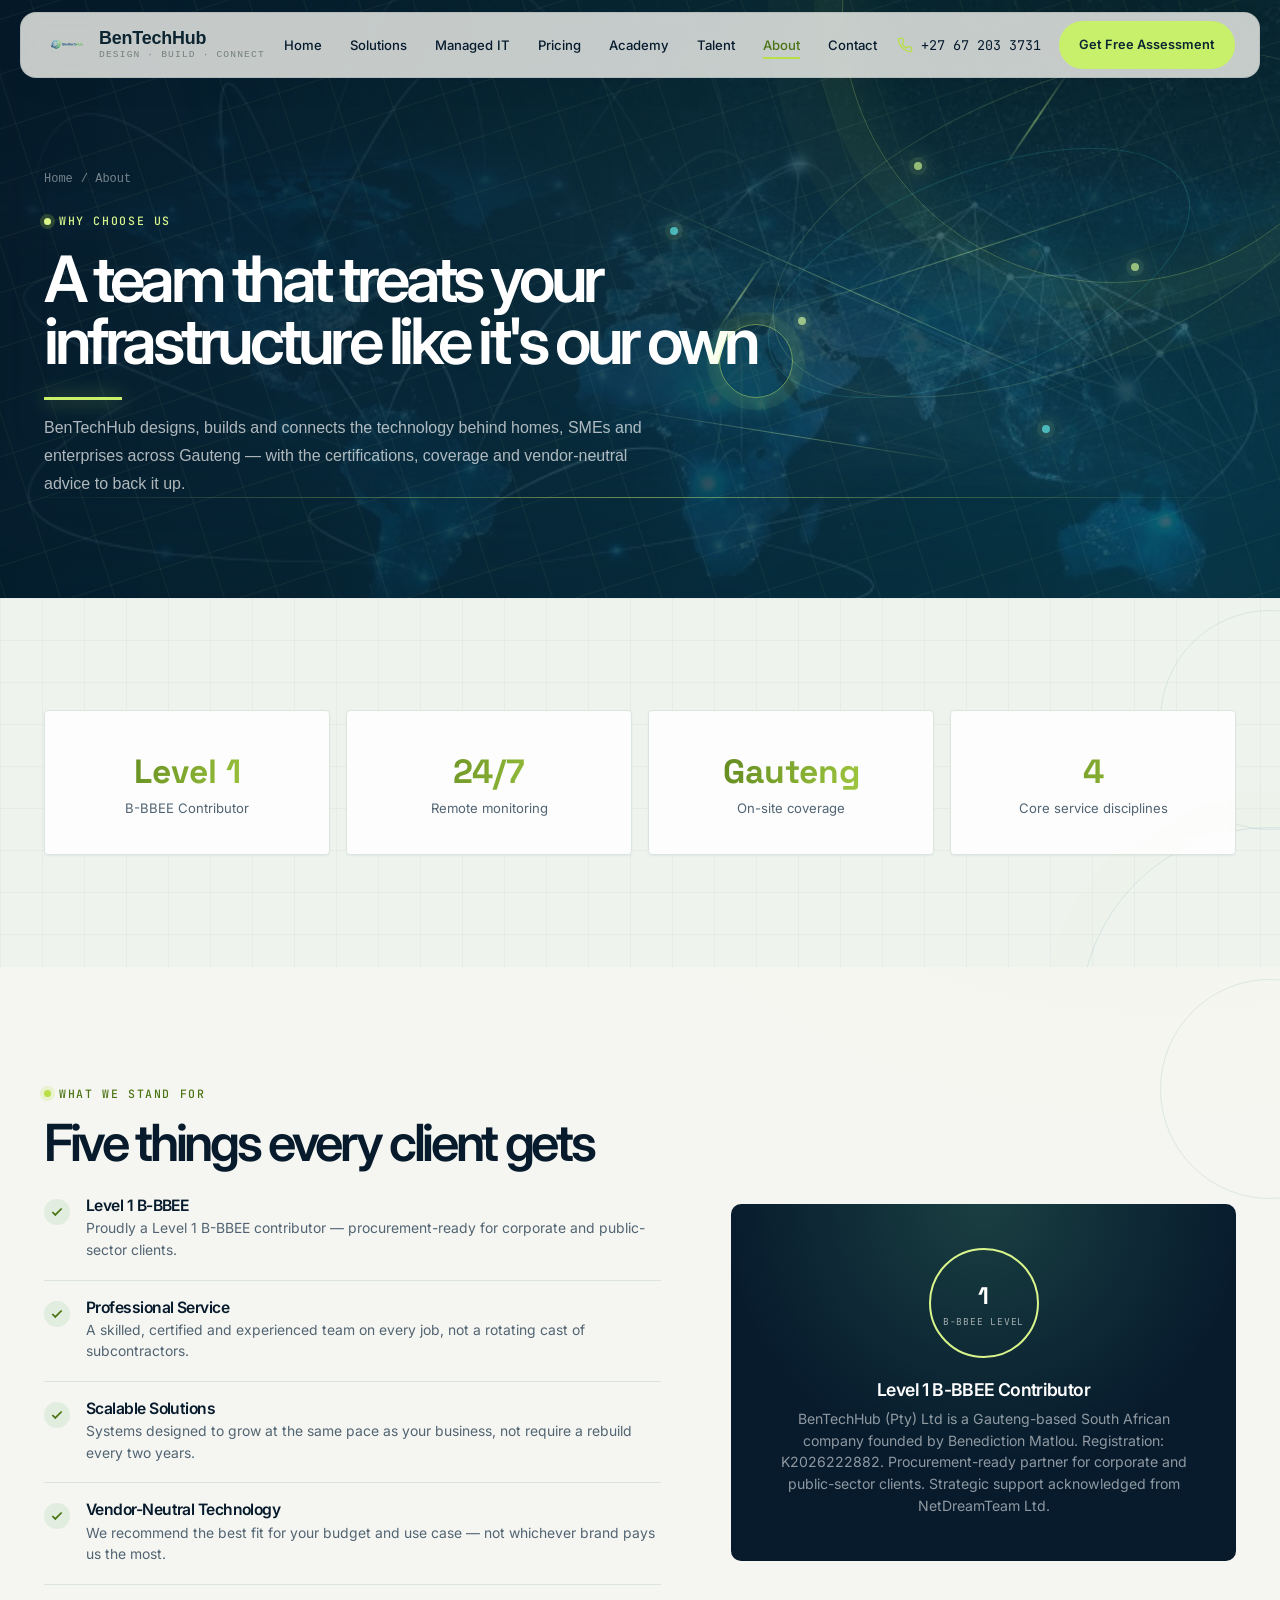
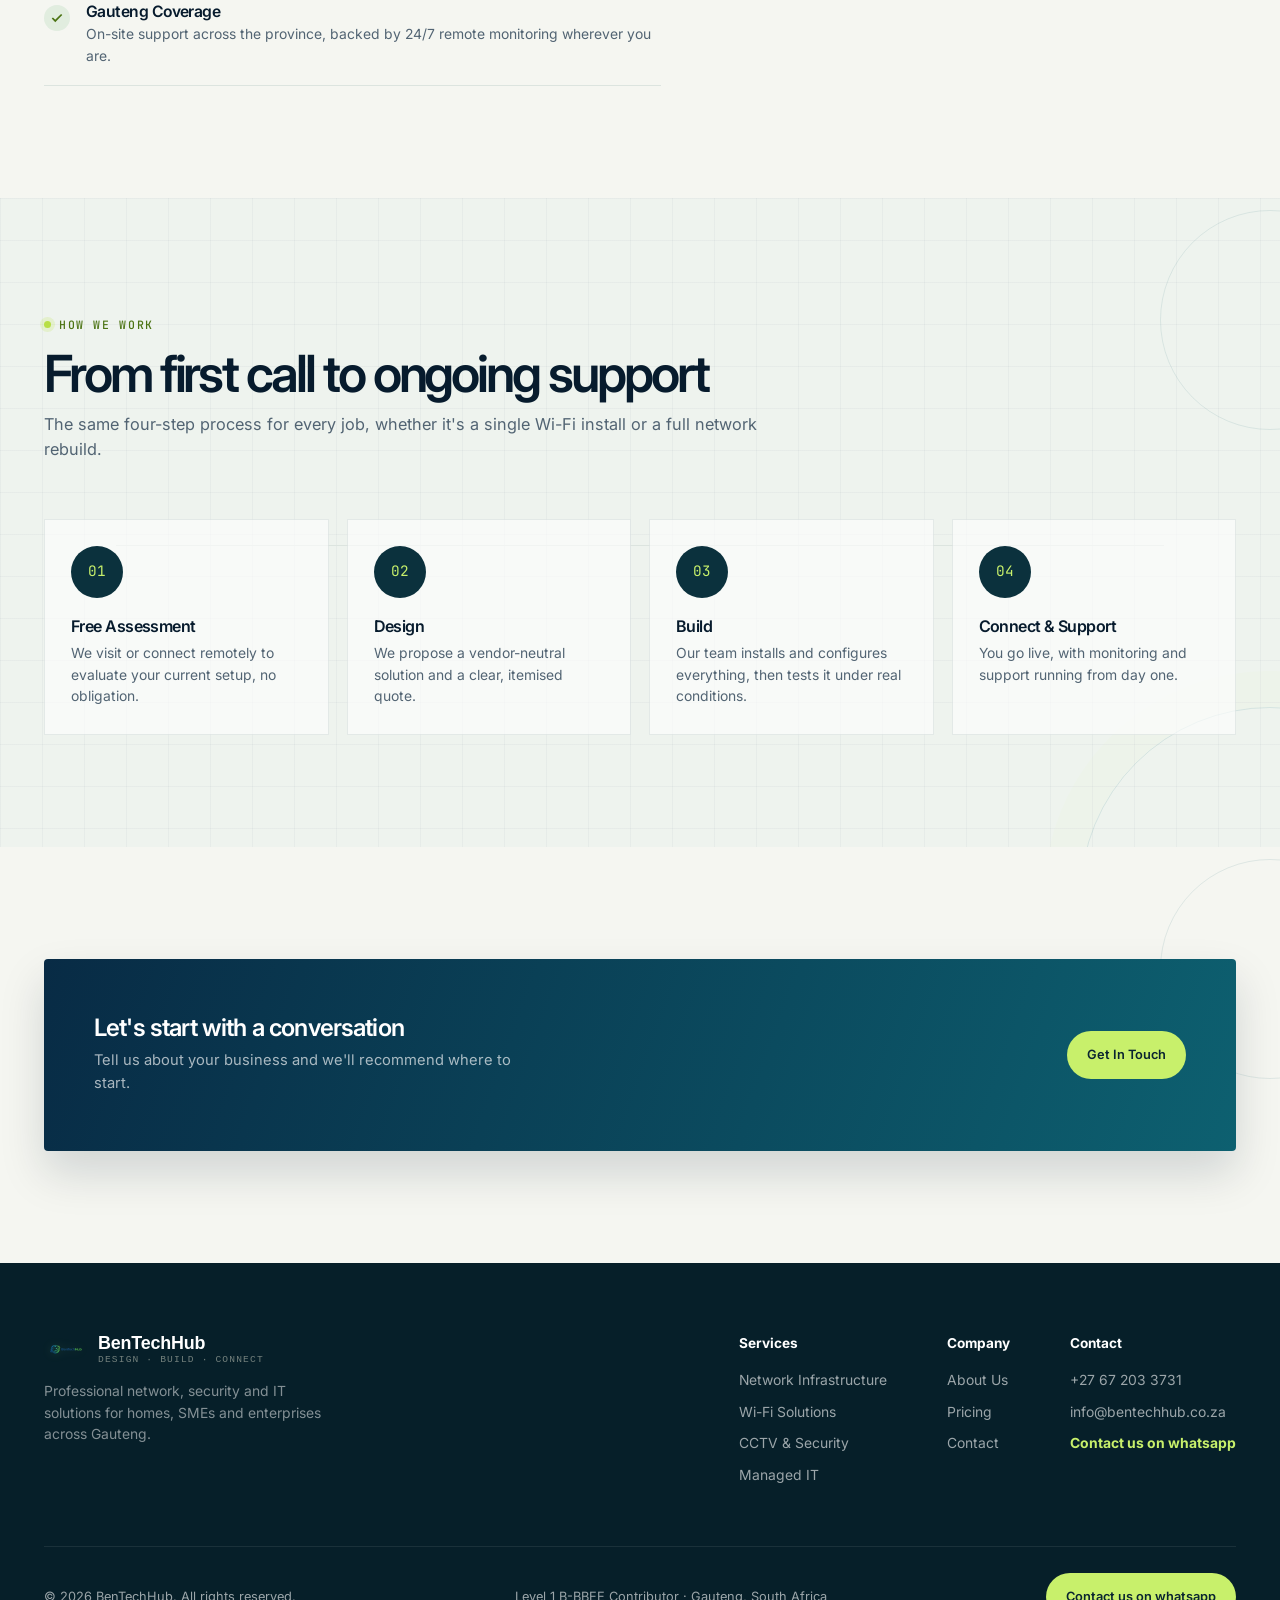
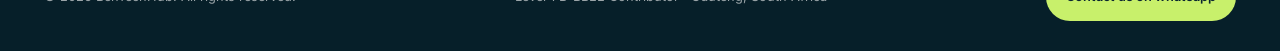
==== commit 2e541d4c: "V7" ====
--- a/about.html
+++ b/about.html
@@ -67,7 +67,7 @@
       <div class="stat"><b>Level 1</b><span>B-BBEE Contributor</span></div>
       <div class="stat"><b>24/7</b><span>Remote monitoring</span></div>
       <div class="stat"><b>Gauteng</b><span>On-site coverage</span></div>
-      <div class="stat"><b>6</b><span>Core service disciplines</span></div>
+      <div class="stat"><b>4</b><span>Core service disciplines</span></div>
     </div>
   </div>
 </section>
@@ -88,26 +88,7 @@
     <div class="badge-card reveal">
       <div class="badge-ring"><b>1</b><span>B-BBEE LEVEL</span></div>
       <h4>Level 1 B-BBEE Contributor</h4>
-      <p>Procurement-ready partner for corporate and public-sector clients across South Africa.</p>
-    </div>
-  </div>
-</section>
-
-<section>
-  <div class="container">
-    <div class="section-head reveal">
-      <span class="eyebrow">The BenTechHub Ecosystem</span>
-      <h2>Infrastructure, skills and opportunity in one connected network</h2>
-      <p>BenTechHub is building more than reliable technology installations. Our work connects practical network services with learning, talent and strategic technology initiatives across Africa.</p>
-    </div>
-    <div class="services-grid reveal">
-      <article class="service-card"><div class="service-icon"><svg viewBox="0 0 24 24" fill="none" stroke="currentColor" stroke-width="1.7"><rect x="3" y="5" width="18" height="14" rx="2"/><path d="M7 9h10M7 13h6"/></svg></div><h3>Network Services</h3><p>Performance-focused networking, security, managed IT and continuity solutions for homes, SMEs and enterprises.</p><a class="hub-text-button" href="services.html">Explore solutions <span>→</span></a></article>
-      <article class="service-card"><div class="service-icon"><svg viewBox="0 0 24 24" fill="none" stroke="currentColor" stroke-width="1.7"><path d="M4 19V5M4 19h16M8 16v-4M12 16V8M16 16v-6"/></svg></div><h3>Skills Academy</h3><p>Hands-on IT training and Cisco certification course pathways designed around practical networking skills.</p><a class="hub-text-button" href="academy.html">Visit the Academy <span>→</span></a></article>
-      <article class="service-card"><div class="service-icon"><svg viewBox="0 0 24 24" fill="none" stroke="currentColor" stroke-width="1.7"><circle cx="9" cy="8" r="3"/><circle cx="17" cy="9" r="2"/><path d="M3 20v-1a6 6 0 016-6h1a6 6 0 016 6v1M16 14h1a4 4 0 014 4v2"/></svg></div><h3>Talent Platform</h3><p>A Tech Talent Pool connecting African technology talent with opportunities to contribute and grow.</p><a class="hub-text-button" href="talent.html">Meet the talent network <span>→</span></a></article>
-    </div>
-    <div class="cta-banner reveal" style="margin-top:24px;">
-      <div><h3>Built in South Africa, open to the world</h3><p>Founded by Benediction Matlou, BenTechHub collaborates globally to build innovation and career opportunities.</p></div>
-      <a href="contact.html" class="btn btn-primary">Start a conversation</a>
+      <p>BenTechHub (Pty) Ltd is a Gauteng-based South African company founded by Benediction Matlou. Registration: K2026222882. Procurement-ready partner for corporate and public-sector clients. Strategic support acknowledged from NetDreamTeam Ltd.</p>
     </div>
   </div>
 </section>
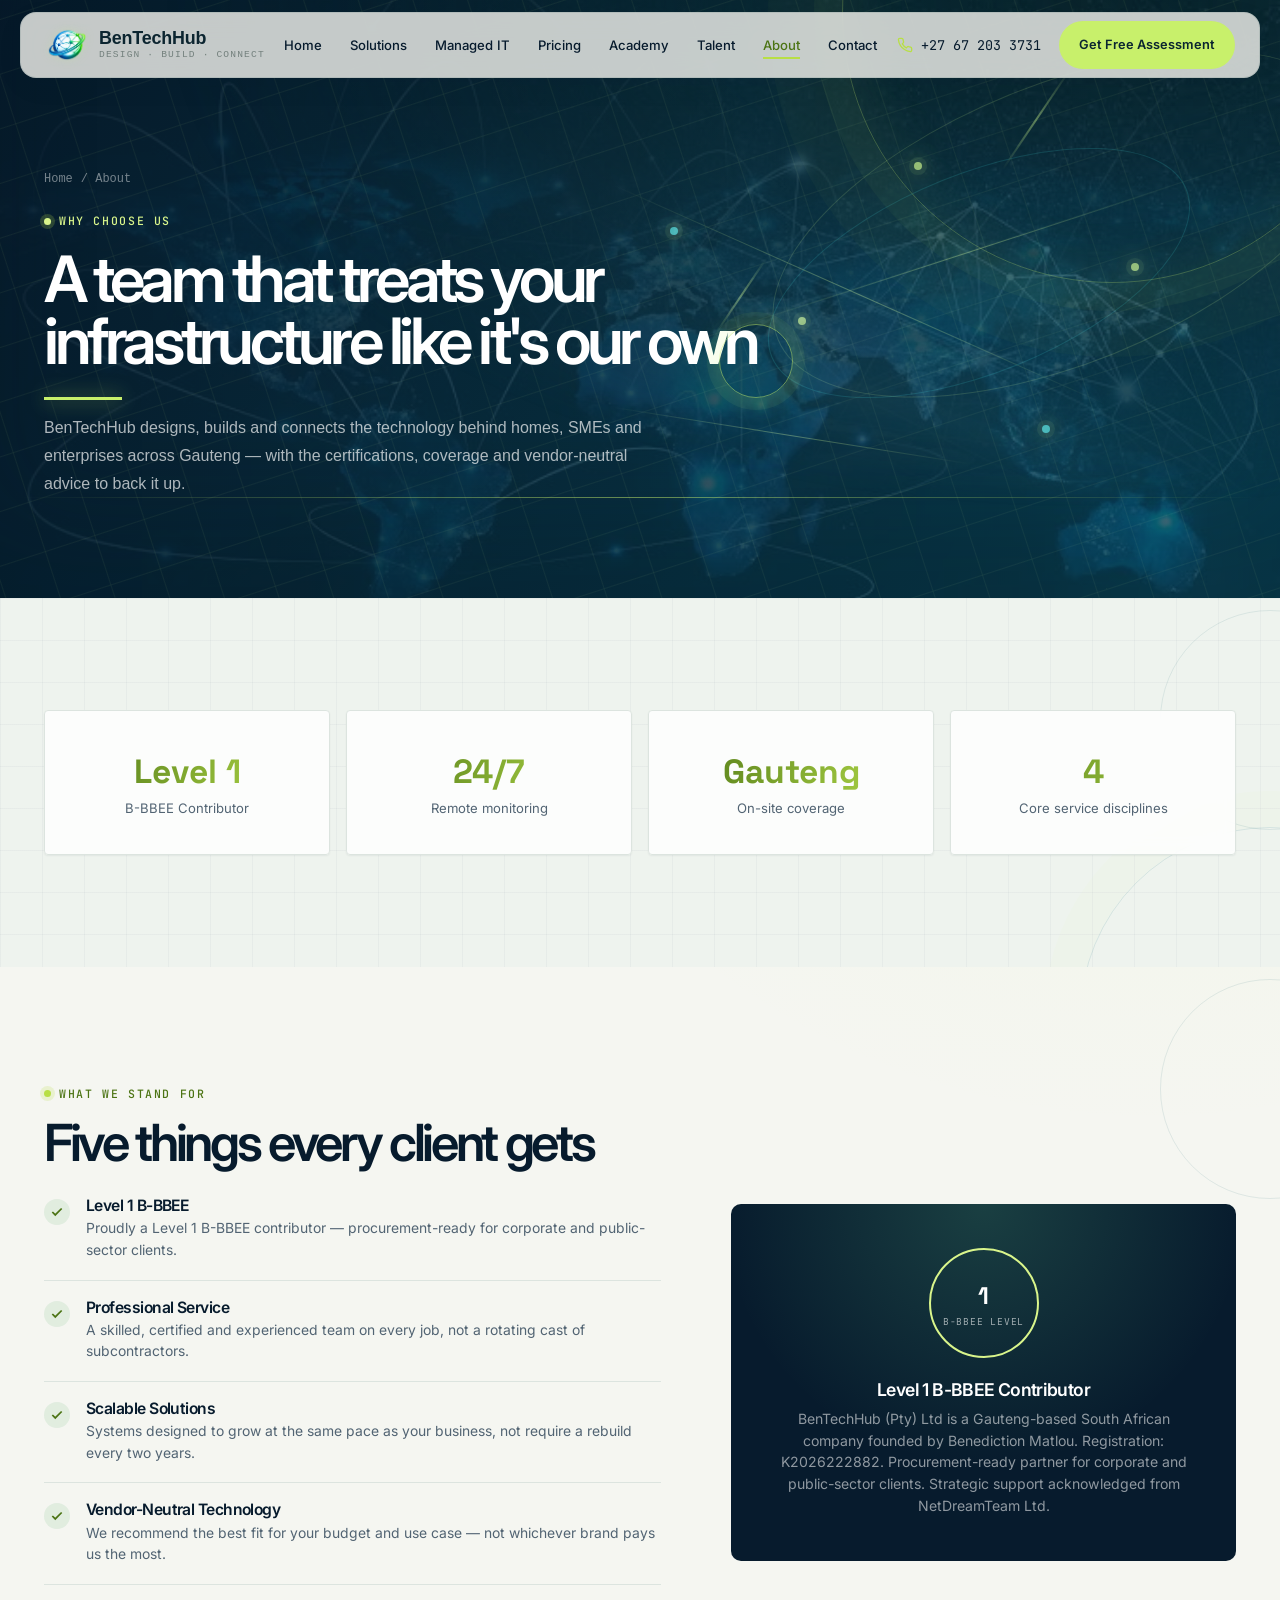
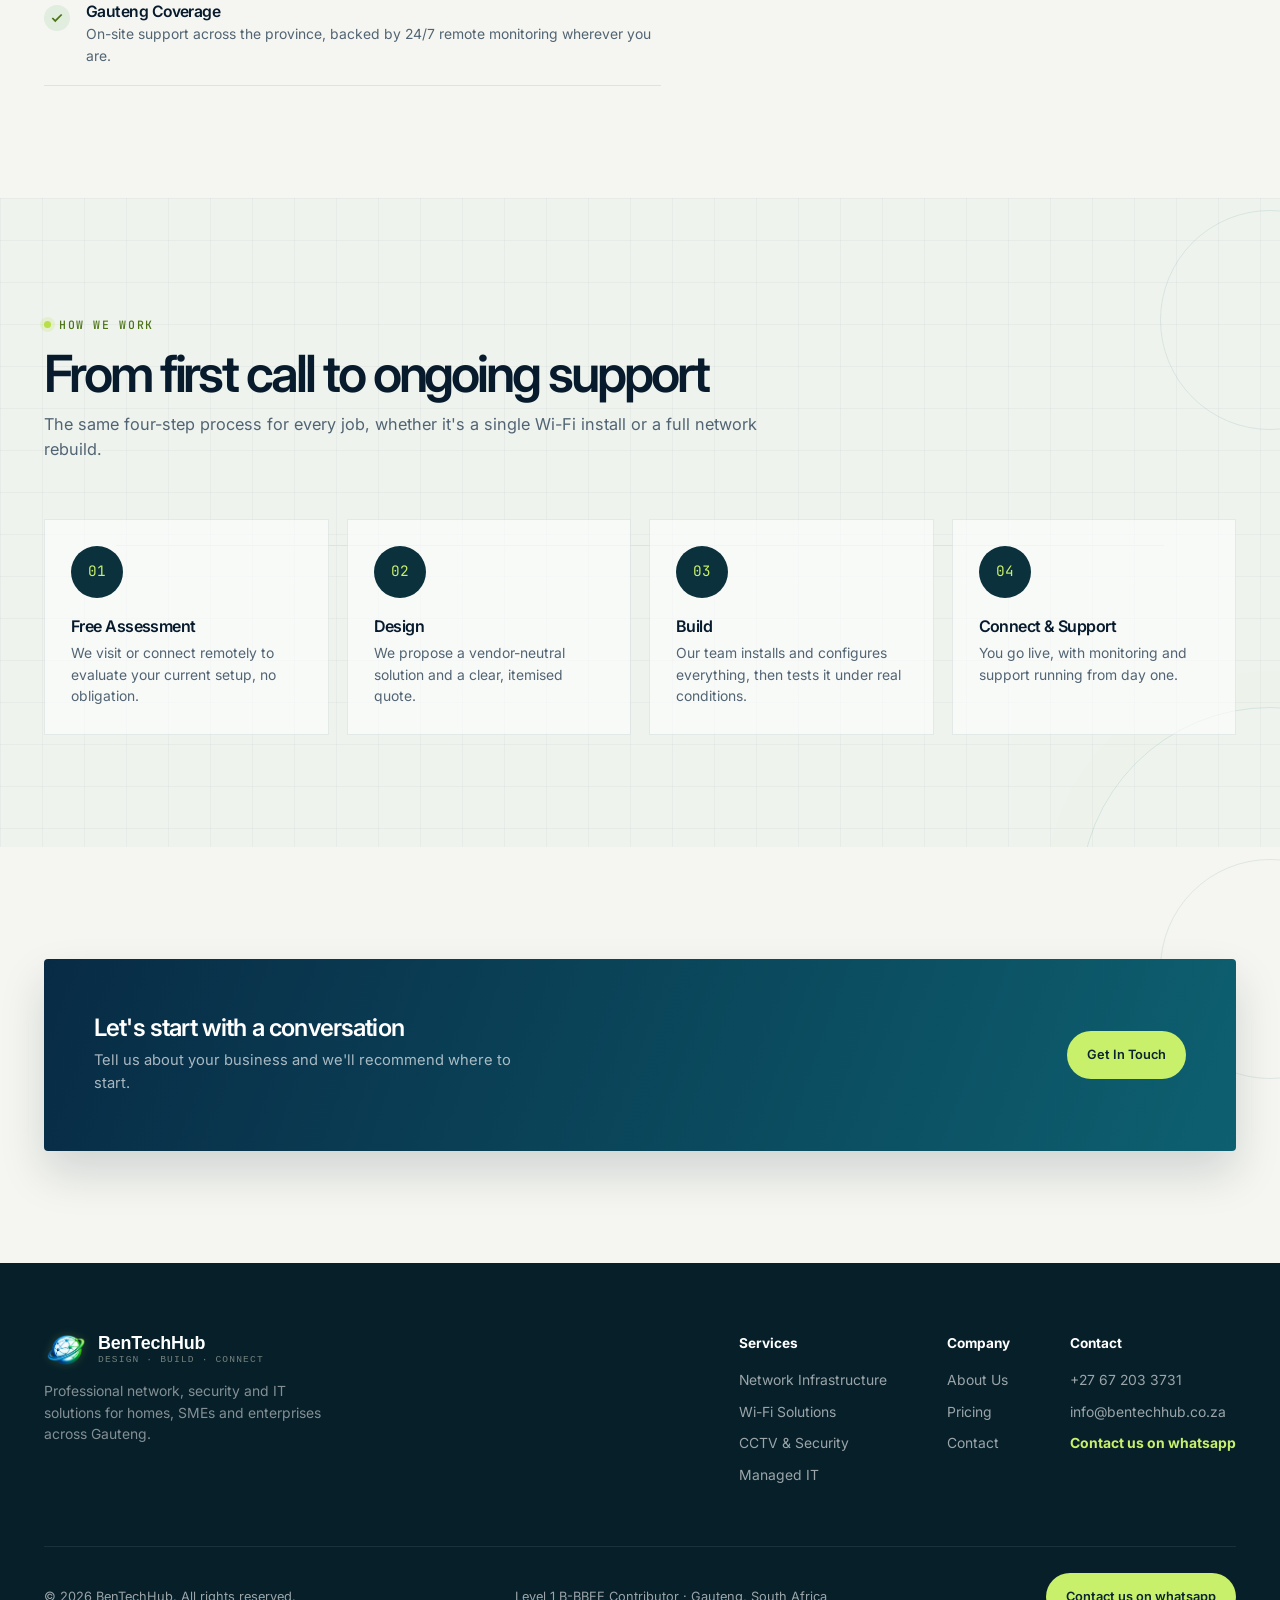
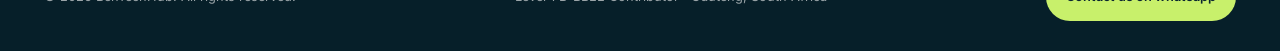
==== commit 238b7f41: "img changes" ====
--- a/about.html
+++ b/about.html
@@ -8,7 +8,7 @@
 <link rel="preconnect" href="https://fonts.googleapis.com">
 <link rel="preconnect" href="https://fonts.gstatic.com" crossorigin>
 <link href="https://fonts.googleapis.com/css2?family=Space+Grotesk:wght@500;600;700&family=Inter:wght@400;500;600;700&family=JetBrains+Mono:wght@400;500&display=swap" rel="stylesheet">
-<link rel="icon" type="image/svg+xml" href="Logo-Cfwf3AIi.svg"><link rel="stylesheet" href="styles.css"><link rel="stylesheet" href="enhancements.css">
+<link rel="icon" type="image/svg+xml" href="33472.png"><link rel="stylesheet" href="styles.css"><link rel="stylesheet" href="enhancements.css">
 </head>
 <body class="hub-home interior-page">
 
--- a/enhancements.css
+++ b/enhancements.css
@@ -1,4 +1,6 @@
 .interior-page .price-card.featured{background:#082b45;color:#fff}
+.hub-social{padding:0 0 120px}.hub-social .hub-section-heading{margin-bottom:38px}.hub-social-grid{display:grid;grid-template-columns:minmax(0,1.1fr) minmax(220px,.9fr);gap:24px;align-items:stretch}.hub-social-embed{position:relative;min-height:360px;padding:24px;background:#fff;border:1px solid rgba(44,82,76,.12);border-radius:4px;box-shadow:0 18px 36px rgba(7,27,45,.08);overflow:hidden}.hub-social-embed .tiktok-embed{margin:0 auto!important;min-width:0!important;max-width:100%!important}.hub-social-fallback{height:100%;min-height:310px;display:flex;flex-direction:column;align-items:flex-start;justify-content:center;gap:12px;padding:30px;background:linear-gradient(135deg,#eef3ee,#fff)}.hub-social-fallback[hidden]{display:none}.hub-social-fallback b{font:700 1.25rem Manrope,sans-serif;color:#0a2530}.hub-social-fallback p,.hub-social-note p{max-width:360px;color:#41605c;line-height:1.7}.hub-social-note{display:flex;flex-direction:column;justify-content:center;padding:34px;background:#103b45;color:#fff;border-radius:4px}.hub-social-note span{font:500 .68rem 'DM Mono',monospace;letter-spacing:.12em;text-transform:uppercase;color:#c8f06b}.hub-social-note p{margin:16px 0 24px;color:rgba(255,255,255,.72)}.hub-social-note .hub-text-button{color:#c8f06b}.hub-social.embed-failed .hub-social-note{background:#082d3a}@media(max-width:900px){.hub-social-grid{grid-template-columns:1fr}.hub-social-note{min-height:220px}}@media(max-width:600px){.hub-social{padding-bottom:80px}.hub-social-embed{padding:14px;min-height:330px}.hub-social-fallback{min-height:290px;padding:24px}}
+@media(max-width:600px){.interior-page .contact-grid{grid-template-columns:minmax(0,1fr);gap:34px}.interior-page #quoteForm,.interior-page .contact-info{width:100%;min-width:0}.interior-page .info-card{min-width:0;padding:20px 18px}.interior-page .info-card>div:last-child{min-width:0;overflow-wrap:anywhere}.interior-page .info-card a,.interior-page .info-card span{overflow-wrap:anywhere}.interior-page .coverage-card{padding:22px 18px}.interior-page .whatsapp-button{white-space:normal;line-height:1.3}}
 /* Premium depth and responsive polish */
 body{overflow-x:hidden}a:focus-visible,button:focus-visible,input:focus-visible,textarea:focus-visible{outline:3px solid #bce96a;outline-offset:4px}
 .page-hero{isolation:isolate;background-image:linear-gradient(115deg,rgba(6,26,42,.96),rgba(10,72,91,.76)),url('images (1).jpeg');background-size:cover;background-position:center}.page-hero:before{z-index:-1;opacity:.6}.page-hero:after{z-index:-1}.sb-visual{box-shadow:0 24px 45px rgba(5,30,44,.17);transition:transform .5s var(--ease),box-shadow .5s var(--ease)}.service-block:hover .sb-visual{transform:translateY(-7px) rotate(-1deg);box-shadow:0 30px 55px rgba(5,30,44,.24)}.service-block:nth-child(even):hover .sb-visual{transform:translateY(-7px) rotate(1deg)}.service-card,.price-card,.stat,.info-card{will-change:transform}.service-card:hover,.price-card:hover{box-shadow:0 25px 45px rgba(7,27,45,.14)}
